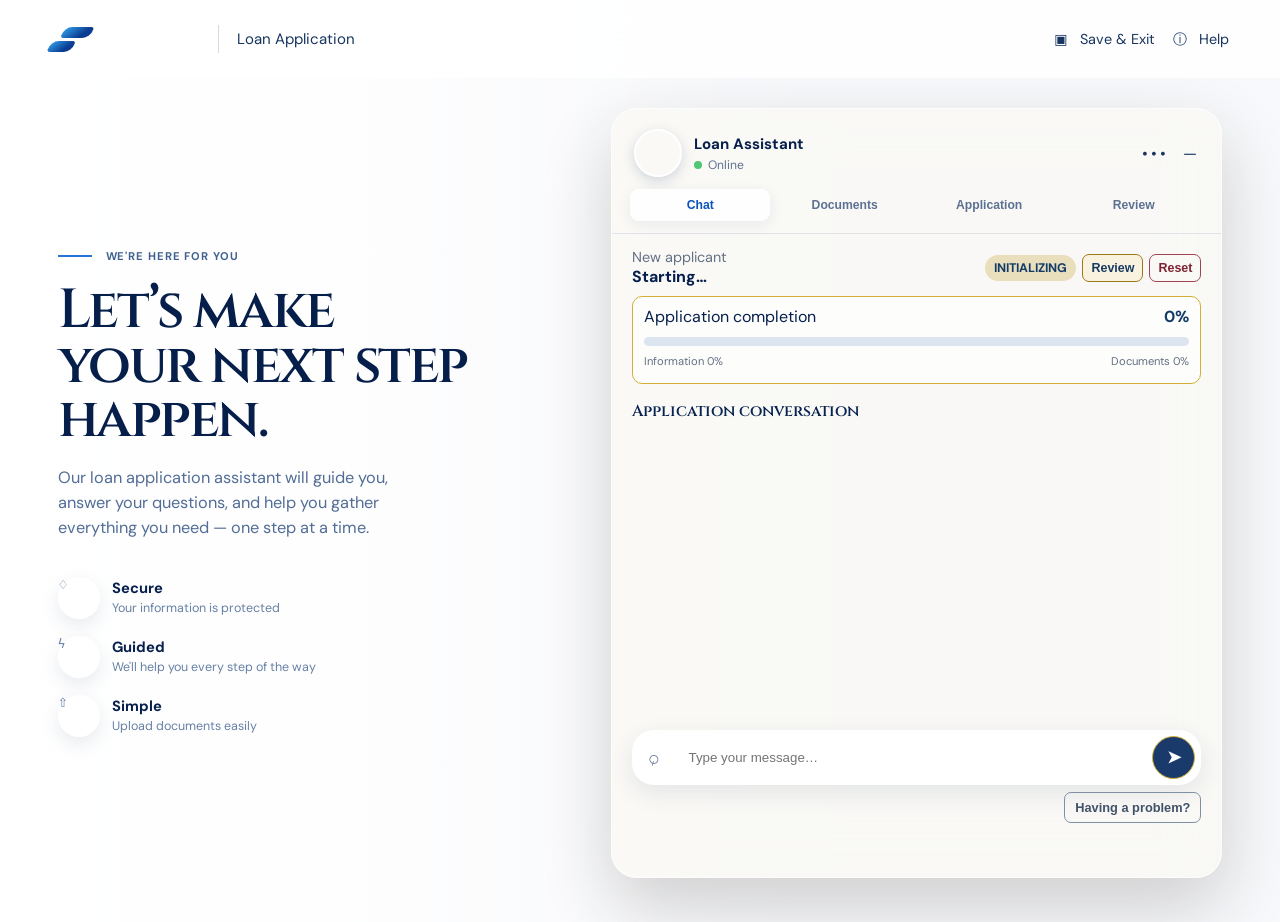
==== index.html @ 9602bee3 "Revamp responsive loan application experience" ====
<!doctype html>
<html lang="en">
<head>
  <meta charset="utf-8">
  <meta name="viewport" content="width=device-width, initial-scale=1">
  <title>Loan Application Assistant</title>
  <style>
    @import url('https://fonts.googleapis.com/css2?family=Cinzel:wght@600;700&family=DM+Sans:wght@400;500;600;700&display=swap');
    :root { color-scheme: light; font-family: 'DM Sans', system-ui, sans-serif; color: #172033; background: #081529; }
    * { box-sizing: border-box; }
    body { margin: 0; min-height: 100vh; background: radial-gradient(circle at 50% 0, #1a3a6b 0, #10294a 30%, #081529 75%); }
    header { background: rgba(8, 21, 41, .84); color: white; padding: 22px max(24px, calc((100% - 1180px) / 2)); border-top: 5px solid #d4af37; border-bottom: 1px solid rgba(212,175,55,.28); }
    header h1 { margin: 0 0 5px; color: #f0f4fa; font: 700 1.55rem 'Cinzel', serif; }
    header p { margin: 0; color: #a8bccf; }
    .header-inner { max-width: 1180px; margin: 0 auto; display: flex; align-items: center; justify-content: space-between; gap: 20px; }
    .back-link { color: #f0d878; border: 1px solid rgba(212,175,55,.55); padding: 9px 13px; text-decoration: none; font-size: .82rem; font-weight: 700; }
    main { max-width: 1180px; margin: 24px auto; padding: 0 20px 40px; display: grid; grid-template-columns: minmax(0, 1.15fr) minmax(380px, .85fr); gap: 20px; align-items: start; }
    .card { background: rgba(248,250,252,.98); border: 1px solid rgba(212,175,55,.35); border-radius: 12px; padding: 20px; box-shadow: 0 18px 45px rgba(0,0,0,.28); }
    .card h2, .card h3 { margin-top: 0; }
    .card h2 { color: #0c1f3d; font-family: 'Cinzel', serif; letter-spacing: -.015em; }
    .application-bar { display: flex; flex-wrap: wrap; align-items: center; justify-content: space-between; gap: 10px; margin-bottom: 16px; }
    .application-actions { display: flex; flex-wrap: wrap; align-items: center; justify-content: flex-end; gap: 9px; }
    .review-button { padding: 7px 10px; border-color: #9a7a16; background: #f8f2df; color: #173a64; font-size: .78rem; }
    .reset-button { padding: 7px 10px; border-color: #9f4450; background: transparent; color: #7e2432; font-size: .78rem; }
    .reset-button:hover:not(:disabled) { background: #8b2f3d; color: white; }
    .completion { margin: 0 0 18px; padding: 14px; border: 1px solid #d4af37; border-radius: 10px; background: linear-gradient(135deg, #faf7ec, #edf3f8); }
    .completion-head, .completion-meta { display: flex; justify-content: space-between; gap: 12px; align-items: center; }
    .completion-head strong { color: #123b68; }
    .completion-track { height: 9px; margin: 10px 0 8px; overflow: hidden; border-radius: 999px; background: #dce5ef; }
    .completion-fill { width: 0; height: 100%; border-radius: inherit; background: linear-gradient(90deg, #1a3a6b, #d4af37); transition: width .35s ease; }
    .completion-meta { color: #637083; font-size: .78rem; }
    .completion-guidance { margin: 9px 0 0; color: #405269; font-size: .82rem; }
    .muted { color: #637083; font-size: .9rem; }
    .badge { display: inline-block; padding: 5px 9px; border-radius: 999px; background: #e9dfbd; color: #123b68; font-weight: 700; font-size: .78rem; }
    #chat-window { height: 390px; overflow-y: auto; border: 1px solid #dce3ec; border-radius: 9px; padding: 14px; background: #f8fafc; }
    .message { max-width: 84%; margin: 9px 0; padding: 9px 12px; border-radius: 10px; white-space: pre-wrap; }
    .message.user { margin-left: auto; background: #1a3a6b; color: white; }
    .message.agent { background: #eee7d2; border-left: 3px solid #d4af37; }
    .row { display: flex; gap: 9px; margin-top: 12px; align-items: center; }
    .conversation-actions { display: flex; justify-content: flex-end; margin-top: 8px; }
    .problem-button { border-color: #8090a4; background: transparent; color: #405269; padding: 7px 10px; font-size: .8rem; }
    .quick-replies { display: flex; flex-wrap: wrap; gap: 8px; margin: 8px 0 14px; padding-left: 4px; }
    .quick-reply { border-radius: 999px; padding: 8px 12px; background: #f8f2df; color: #173a64; }
    input[type="text"] { flex: 1; min-width: 0; padding: 11px; border: 1px solid #bac5d3; border-radius: 7px; }
    button { border: 1px solid #d4af37; border-radius: 7px; padding: 10px 14px; background: #1a3a6b; color: white; cursor: pointer; font-weight: 650; transition: transform .18s, background .18s; }
    button:hover:not(:disabled) { background: #2c5f8a; transform: translateY(-1px); }
    button.secondary { background: #243f61; }
    button.success { background: #167347; }
    button.warning { background: #9a5c00; }
    button:disabled { opacity: .48; cursor: not-allowed; }
    .document { border-top: 1px solid #e3e8ef; padding: 14px 0; }
    .document:first-child { border-top: 0; }
    .document-head { display: flex; justify-content: space-between; gap: 10px; margin-bottom: 8px; }
    .document-controls { display: flex; flex-wrap: wrap; gap: 8px; }
    .document-feedback { display: block; margin-top: 8px; color: #52657b; font-size: .8rem; }
    .document-feedback.error { color: #a12424; }
    .document input { max-width: 230px; }
    .panel { margin-top: 18px; padding-top: 17px; border-top: 1px solid #dce3ec; }
    .documents-card { position: static; }
    .workflow-card { grid-column: 1 / -1; }
    .workflow-grid { display: grid; grid-template-columns: repeat(3, minmax(0, 1fr)); gap: 18px; }
    .workflow-grid .panel { margin-top: 0; padding: 16px; border: 1px solid #dce3ec; border-radius: 9px; }
    .operator { background: #f8f2df; border: 1px solid #d4af37; border-radius: 9px; padding: 13px; }
    .operator h3 { margin-bottom: 5px; }
    #notice { min-height: 22px; margin: 12px 0 0; font-size: .92rem; }
    #notice.error { color: #a12424; }
    #notice.success { color: #12663f; }
    dialog { width: min(760px, calc(100% - 32px)); max-height: min(82vh, 820px); padding: 0; border: 1px solid rgba(212,175,55,.65); border-radius: 13px; color: #172033; box-shadow: 0 24px 70px rgba(0,0,0,.42); }
    dialog::backdrop { background: rgba(5,15,30,.72); backdrop-filter: blur(2px); }
    .review-header { position: sticky; top: 0; z-index: 1; display: flex; align-items: flex-start; justify-content: space-between; gap: 18px; padding: 20px 22px 15px; background: #0c1f3d; color: white; border-bottom: 3px solid #d4af37; }
    .review-header h2 { margin: 0 0 3px; color: white; font: 700 1.25rem 'Cinzel', serif; }
    .review-header p { margin: 0; color: #b8c8d9; font-size: .82rem; }
    .dialog-close { flex: 0 0 auto; padding: 7px 10px; border-color: rgba(255,255,255,.45); background: transparent; }
    .review-content { max-height: calc(82vh - 84px); overflow-y: auto; padding: 20px 22px 24px; background: #f8fafc; }
    .review-summary { display: grid; grid-template-columns: repeat(3, minmax(0, 1fr)); gap: 10px; margin-bottom: 18px; }
    .review-stat { padding: 11px; border: 1px solid #dce3ec; border-radius: 9px; background: white; }
    .review-stat span { display: block; color: #637083; font-size: .72rem; text-transform: uppercase; letter-spacing: .04em; }
    .review-stat strong { display: block; margin-top: 3px; color: #123b68; }
    .review-section { margin-top: 18px; }
    .review-section h3 { margin: 0 0 8px; color: #0c1f3d; font-family: 'Cinzel', serif; font-size: 1rem; }
    .review-grid { display: grid; grid-template-columns: repeat(2, minmax(0, 1fr)); gap: 8px; }
    .review-field { min-width: 0; padding: 10px 11px; border: 1px solid #dce3ec; border-radius: 8px; background: white; }
    .review-field dt { margin: 0 0 3px; color: #637083; font-size: .72rem; }
    .review-field dd { margin: 0; overflow-wrap: anywhere; font-weight: 600; }
    .review-field.missing { border-color: #dfc46d; background: #fffaf0; }
    .review-field.missing dd { color: #8a6400; font-weight: 500; }
    .review-documents { display: grid; gap: 7px; }
    .review-document { display: flex; justify-content: space-between; gap: 12px; padding: 9px 11px; border: 1px solid #dce3ec; border-radius: 8px; background: white; }
    .status-dialog { width: min(560px, calc(100% - 32px)); }
    .status-dialog .review-content { max-height: min(62vh, 560px); }
    .status-message { margin: 0 0 14px; color: #405269; line-height: 1.5; }
    .status-list { margin: 0; padding-left: 22px; color: #243f61; }
    .status-list li { margin: 8px 0; padding-left: 3px; }
    .status-list li::marker { color: #b58c12; }
    .credit-fail-note { margin-top: 16px; padding: 11px 12px; border-left: 3px solid #d4af37; background: #f8f2df; color: #405269; font-size: .84rem; }
    .workflow-action { position: relative; display: inline-flex; }
    .workflow-action.credit-blocked::after { content: attr(data-tooltip); position: absolute; z-index: 4; left: 50%; bottom: calc(100% + 9px); width: 245px; padding: 8px 10px; border-radius: 7px; background: #081529; color: white; font-size: .74rem; font-weight: 500; line-height: 1.35; text-align: left; box-shadow: 0 7px 20px rgba(0,0,0,.25); opacity: 0; pointer-events: none; transform: translate(-50%, 4px); transition: opacity .15s, transform .15s; }
    .workflow-action.credit-blocked:hover::after, .workflow-action.credit-blocked:focus-within::after { opacity: 1; transform: translate(-50%, 0); }
    @media (max-width: 850px) {
      main { grid-template-columns: 1fr; }
      .workflow-card { grid-column: auto; }
      .workflow-grid { grid-template-columns: 1fr; }
      .review-grid { grid-template-columns: 1fr; }
      .review-summary { grid-template-columns: 1fr; }
    }

    /* FirstBank-inspired responsive application experience */
    body { min-height: 100vh; background: #f7f8fb; color: #071f4d; }
    .site-header { position: fixed; z-index: 20; inset: 0 0 auto; height: 78px; padding: 0 clamp(24px, 4vw, 64px); display: flex; align-items: center; justify-content: space-between; background: rgba(255,255,255,.82); border: 0; backdrop-filter: blur(18px); }
    .brand-lockup, .header-links { display: flex; align-items: center; gap: 18px; }
    .brand-mark { position: relative; width: 39px; height: 27px; transform: skew(-18deg); }
    .brand-mark::before, .brand-mark::after { content: ""; position: absolute; border-radius: 9px 3px 9px 3px; background: linear-gradient(135deg,#36a6f2,#0a3d91 68%); }
    .brand-mark::before { width: 30px; height: 11px; top: 1px; right: 0; }
    .brand-mark::after { width: 25px; height: 11px; bottom: 1px; left: 0; }
    .brand-name { font-size: 1.33rem; font-weight: 700; letter-spacing: -.03em; }
    .brand-divider { width: 1px; height: 28px; background: #d4dae4; }
    .brand-context { color: #17355f; font-size: .94rem; }
    .header-link { display: inline-flex; align-items: center; gap: 7px; color: #17355f; text-decoration: none; font-size: .9rem; }
    .experience { position: relative; min-height: 100vh; max-width: none; margin: 0; padding: 108px clamp(24px,4.5vw,74px) 44px; display: grid; grid-template-columns: minmax(340px,.82fr) minmax(480px,1.05fr); align-items: center; gap: clamp(34px,6vw,104px); overflow: hidden; background-image: linear-gradient(90deg,rgba(255,255,255,.97) 0%,rgba(255,255,255,.86) 26%,rgba(255,255,255,.08) 62%),url('/application/assets/loan-assistant-hero.png'); background-size: cover; background-position: center; }
    .hero-copy { position: relative; z-index: 2; max-width: 410px; align-self: center; padding: 20px 0; }
    .eyebrow { display: flex; align-items: center; gap: 14px; color: #41628f; font-size: .7rem; font-weight: 700; letter-spacing: .08em; text-transform: uppercase; }
    .eyebrow::before { content: ""; width: 34px; height: 2px; background: #2675dc; }
    .hero-copy h1 { margin: 20px 0 18px; color: #061e4a; font: 600 clamp(2.9rem,4.3vw,4.5rem)/.99 'Cinzel',serif; letter-spacing: -.045em; }
    .hero-copy > p { max-width: 350px; color: #526d96; font-size: 1.02rem; line-height: 1.55; }
    .benefits { display: grid; gap: 15px; margin-top: 34px; }
    .benefit { display: grid; grid-template-columns: 42px 1fr; align-items: center; gap: 12px; }
    .benefit-icon { display: grid; place-items: center; width: 42px; height: 42px; border-radius: 50%; color: #0b3d80; background: rgba(255,255,255,.88); box-shadow: 0 7px 18px rgba(27,59,102,.1); font-size: 1.2rem; }
    .benefit strong, .benefit span { display: block; }
    .benefit strong { font-size: .92rem; }
    .benefit span { margin-top: 2px; color: #6680a5; font-size: .78rem; }
    .assistant-shell { position: relative; z-index: 3; justify-self: end; width: min(100%,640px); height: min(785px,calc(100vh - 130px)); min-height: 600px; display: flex; flex-direction: column; overflow: hidden; border: 1px solid rgba(255,255,255,.68); border-radius: 26px; background: rgba(250,248,245,.74); box-shadow: 0 28px 70px rgba(41,37,29,.2); backdrop-filter: blur(25px); }
    .assistant-header { display: flex; align-items: center; justify-content: space-between; gap: 14px; padding: 20px 22px 12px; }
    .assistant-identity { display: flex; align-items: center; gap: 12px; }
    .assistant-avatar, .message.agent::before { background-image: url('/application/assets/loan-assistant-hero.png'); background-size: 250px auto; background-position: 57% 21%; }
    .assistant-avatar { width: 48px; height: 48px; flex: 0 0 auto; border: 2px solid white; border-radius: 50%; box-shadow: 0 4px 13px rgba(15,43,78,.18); }
    .assistant-title strong { display: block; font-size: .94rem; }
    .assistant-title span { display: flex; align-items: center; gap: 6px; margin-top: 3px; color: #5e7190; font-size: .76rem; }
    .online-dot { width: 8px; height: 8px; border-radius: 50%; background: #51c675; }
    .assistant-menu { color: #17355f; letter-spacing: .18em; }
    .workspace-tabs { display: flex; gap: 5px; padding: 0 18px 12px; border-bottom: 1px solid rgba(18,56,102,.1); }
    .tab-button { flex: 1; padding: 9px 7px; border: 0; border-radius: 9px; color: #5c7192; background: transparent; font-size: .76rem; }
    .tab-button:hover:not(:disabled) { transform: none; background: rgba(255,255,255,.55); }
    .tab-button.active { color: #0c54bc; background: rgba(255,255,255,.82); box-shadow: 0 4px 14px rgba(28,63,105,.08); }
    .tab-panel { display: none; min-height: 0; flex: 1; overflow-y: auto; padding: 14px 20px 20px; }
    .tab-panel.active { display: flex; flex-direction: column; }
    .application-bar { margin: 0 0 9px; }
    .application-actions { gap: 6px; }
    .review-button,.reset-button { padding: 6px 8px; }
    .completion { margin: 0 0 8px; padding: 9px 11px; background: rgba(255,255,255,.64); }
    .completion-meta,.completion-guidance { font-size: .7rem; }
    .completion-guidance { margin-top: 6px; }
    .conversation-heading { margin: 8px 0 3px; color: #092351; font: 600 1rem 'Cinzel',serif; }
    #chat-window { height: auto; min-height: 0; flex: 1; border: 0; padding: 8px 5px 16px; background: transparent; }
    .message { position: relative; max-width: 78%; margin: 13px 0; padding: 13px 15px; border-radius: 19px; line-height: 1.45; box-shadow: 0 6px 18px rgba(31,51,77,.06); }
    .message.agent { margin-left: 49px; background: rgba(255,255,255,.9); border: 0; }
    .message.agent::before { content: ""; position: absolute; left: -49px; top: 2px; width: 37px; height: 37px; border: 2px solid white; border-radius: 50%; }
    .message.user { margin-left: auto; color: #082354; background: #dceaff; }
    .composer { margin: 4px 0 0; padding: 6px; border-radius: 22px; background: rgba(255,255,255,.9); box-shadow: 0 8px 24px rgba(31,51,77,.1); }
    .composer::before { content: "⌕"; width: 30px; color: #607595; text-align: center; font-size: 1.2rem; transform: rotate(-30deg); }
    .composer input[type="text"] { border: 0; background: transparent; outline: 0; }
    .composer #send-btn { width: 43px; height: 43px; padding: 0; border-radius: 50%; font-size: 0; }
    .composer #send-btn::after { content: "➤"; font-size: 1.05rem; }
    .conversation-actions { margin-top: 7px; }
    .panel-title { margin: 4px 0 5px; color: #092351; font: 600 1.55rem 'Cinzel',serif; }
    .panel-intro { margin: 0 0 14px; color: #667c9e; font-size: .85rem; line-height: 1.45; }
    .documents-card,.workflow-card { position: static; padding: 0; border: 0; border-radius: 0; background: transparent; box-shadow: none; }
    #document-list { display: grid; gap: 10px; }
    .document { padding: 15px; border: 1px solid rgba(19,57,102,.08); border-radius: 16px; background: rgba(255,255,255,.86); box-shadow: 0 7px 22px rgba(30,59,94,.07); }
    .document:first-child { border-top: 1px solid rgba(19,57,102,.08); }
    .document-controls { align-items: center; }
    .document input { max-width: 100%; }
    .workflow-grid { display: grid; grid-template-columns: 1fr; gap: 11px; }
    .workflow-grid .panel { margin: 0; padding: 14px; border: 1px solid rgba(19,57,102,.09); border-radius: 14px; background: rgba(255,255,255,.8); }
    .operator { background: rgba(247,241,220,.88) !important; }
    .global-notice { min-height: 0; margin: 0 20px 8px; padding: 0; font-size: .8rem; }
    .mobile-nav { display: none; }
    .mobile-menu { display: none; }

    @media (max-width: 920px) {
      .site-header { position: absolute; height: 72px; padding: 0 22px; background: transparent; }
      .brand-divider,.brand-context,.header-links { display: none; }
      .mobile-menu { display: block; border: 0; padding: 4px; color: #0b376f; background: transparent; font-size: 1.5rem; }
      .experience { min-height: 100dvh; padding: 82px 18px 82px; display: block; overflow: visible; background-image: linear-gradient(180deg,rgba(255,255,255,.93) 0%,rgba(255,255,255,.36) 29%,rgba(246,241,233,.9) 63%,#f7f8fb 100%),url('/application/assets/loan-assistant-hero.png'); background-size: auto 720px; background-repeat: no-repeat; background-position: 55% 0; }
      .hero-copy { min-height: 430px; max-width: 100%; padding: 88px 22px 0; }
      .hero-copy .eyebrow,.benefits { display: none; }
      .hero-copy h1 { width: 72%; margin: 0 0 15px; font-size: clamp(2.2rem,10vw,3.15rem); }
      .hero-copy > p { width: 67%; margin: 0; font-size: .86rem; }
      .assistant-shell { width: 100%; height: auto; min-height: 590px; overflow: visible; border: 0; border-radius: 24px 24px 0 0; background: rgba(249,246,240,.88); box-shadow: 0 -8px 30px rgba(35,42,52,.08); backdrop-filter: blur(18px); }
      .assistant-header { padding: 17px 18px 8px; }
      .workspace-tabs { display: none; }
      .tab-panel { min-height: 570px; padding: 12px 15px 20px; overflow: visible; }
      .tab-panel:not(.active) { display: none; }
      .tab-panel.active { display: flex; }
      .application-bar,.completion,.conversation-heading { display: none; }
      #chat-window { min-height: 420px; overflow: visible; }
      .message { max-width: 79%; }
      .composer { position: sticky; bottom: 72px; z-index: 5; }
      .conversation-actions { padding-bottom: 4px; }
      .mobile-nav { position: fixed; z-index: 25; inset: auto 0 0; height: 70px; display: grid; grid-template-columns: repeat(4,1fr); padding: 7px 12px max(7px,env(safe-area-inset-bottom)); border-top: 1px solid #e2e7ee; background: rgba(255,255,255,.96); backdrop-filter: blur(16px); }
      .mobile-nav .tab-button { display: grid; justify-items: center; gap: 2px; padding: 4px; border-radius: 8px; font-size: .68rem; }
      .nav-icon { font-size: 1.17rem; line-height: 1; }
      .global-notice { margin: 0 15px 7px; }
    }

    @media (max-width: 520px) {
      .brand-name { font-size: 1.15rem; }
      .experience { padding-inline: 0; }
      .hero-copy { padding-inline: 28px; }
      .assistant-shell { border-radius: 22px 22px 0 0; }
      .assistant-title strong { font-size: .87rem; }
      .application-actions { justify-content: flex-start; }
      dialog { width: calc(100% - 20px); }
    }
  </style>
</head>
<body>
  <header class="site-header">
    <div class="brand-lockup">
      <span class="brand-mark" aria-hidden="true"></span>
      <span class="brand-name">FirstBank</span>
      <span class="brand-divider" aria-hidden="true"></span>
      <span class="brand-context">Loan Application</span>
    </div>
    <nav class="header-links" aria-label="Utility navigation">
      <a class="header-link" href="/">▣ &nbsp; Save &amp; Exit</a>
      <a class="header-link" href="#assistant-workspace">ⓘ &nbsp; Help</a>
    </nav>
    <span class="mobile-menu" aria-hidden="true">☰</span>
  </header>

  <main class="experience">
    <section class="hero-copy" aria-labelledby="hero-heading">
      <div class="eyebrow">We're here for you</div>
      <h1 id="hero-heading">Let’s make<br>your next step<br>happen.</h1>
      <p>Our loan application assistant will guide you, answer your questions, and help you gather everything you need — one step at a time.</p>
      <div class="benefits" aria-label="Service benefits">
        <div class="benefit"><span class="benefit-icon">♢</span><div><strong>Secure</strong><span>Your information is protected</span></div></div>
        <div class="benefit"><span class="benefit-icon">ϟ</span><div><strong>Guided</strong><span>We'll help you every step of the way</span></div></div>
        <div class="benefit"><span class="benefit-icon">⇧</span><div><strong>Simple</strong><span>Upload documents easily</span></div></div>
      </div>
    </section>

    <section id="assistant-workspace" class="assistant-shell" aria-label="Loan application workspace">
      <div class="assistant-header">
        <div class="assistant-identity"><span class="assistant-avatar" aria-hidden="true"></span><div class="assistant-title"><strong>Loan Assistant</strong><span><i class="online-dot"></i> Online</span></div></div>
        <span class="assistant-menu" aria-hidden="true">••• &nbsp;—</span>
      </div>
      <nav class="workspace-tabs" aria-label="Application sections">
        <button class="tab-button active" type="button" data-tab-target="chat-panel">Chat</button>
        <button class="tab-button" type="button" data-tab-target="documents-panel">Documents</button>
        <button class="tab-button" type="button" data-tab-target="application-panel">Application</button>
        <button class="tab-button review-tab" type="button">Review</button>
      </nav>

      <section id="chat-panel" class="tab-panel active">
        <div class="application-bar"><div><div class="muted" id="customer-name">New applicant</div><strong id="application-id">Starting…</strong></div><div class="application-actions"><span class="badge" id="application-status">INITIALIZING</span><button id="review-application-btn" class="review-button" type="button">Review</button><button id="reset-application-btn" class="reset-button" type="button">Reset</button></div></div>
        <div class="completion" aria-label="Application completion"><div class="completion-head"><span>Application completion</span><strong id="completion-value">0%</strong></div><div id="completion-track" class="completion-track" role="progressbar" aria-valuemin="0" aria-valuemax="100" aria-valuenow="0"><div id="completion-bar" class="completion-fill"></div></div><div class="completion-meta"><span id="information-progress">Information 0%</span><span id="documents-progress">Documents 0%</span></div><p id="completion-guidance" class="completion-guidance"></p></div>
        <h2 class="conversation-heading">Application conversation</h2>
        <div id="chat-window" aria-live="polite"></div>
        <div class="row composer"><input id="msg-input" type="text" placeholder="Type your message…" autocomplete="off"><button id="send-btn" type="button">Send</button></div>
        <div class="conversation-actions"><button id="problem-btn" class="problem-button" type="button">Having a problem?</button></div>
      </section>

      <section id="documents-panel" class="tab-panel documents-card">
        <h2 class="panel-title">Upload Your Documents</h2><p class="panel-intro">Upload each required document. You can take a photo, upload a file, or use a template where available.</p>
        <div class="row"><button id="start-documents-btn" class="secondary" type="button">Start document collection</button><button id="auto-documents-btn" class="warning" type="button">Create demo documents</button></div>
        <div id="document-list"></div>
      </section>

      <section id="application-panel" class="tab-panel workflow-card">
        <h2 class="panel-title">Application</h2><p class="panel-intro">Manage consent, the simulated credit evaluation, validation, and submission.</p>
        <div class="workflow-grid">
          <section class="panel"><h3>Credit bureau consent</h3><p class="muted">Consent must be explicitly provided by the applicant.</p><label><input id="consent-checkbox" type="checkbox"> I consent to the simulated credit check.</label><div class="row"><button id="save-consent-btn" type="button">Save consent</button></div></section>
          <section class="panel operator"><h3>Simulated Credit Bureau Evaluation</h3><p class="muted">PASS/FAIL records a simulated bureau result only. It does not approve or decline the loan.</p><div class="row"><button id="credit-pass-btn" class="success" type="button">Credit Check Pass</button><button id="credit-fail-btn" class="warning" type="button">Credit Check Failed</button></div></section>
          <section class="panel"><h3>Final application</h3><p class="muted">Validation checks workflow completeness; it performs no underwriting.</p><div class="row"><span id="validate-action" class="workflow-action" data-tooltip="A failed simulated credit check prevents validation and submission of this application."><button id="validate-btn" class="secondary" type="button">Validate Application</button></span><span id="submit-action" class="workflow-action" data-tooltip="A failed simulated credit check prevents submission of this application."><button id="submit-btn" class="success" type="button">Submit Application</button></span></div><div id="receipt" class="panel" hidden></div></section>
        </div>
      </section>
      <p id="notice" class="global-notice" aria-live="polite"></p>
    </section>
  </main>

  <nav class="mobile-nav" aria-label="Mobile application navigation">
    <button class="tab-button active" type="button" data-tab-target="chat-panel"><span class="nav-icon">◯</span>Chat</button>
    <button class="tab-button" type="button" data-tab-target="documents-panel"><span class="nav-icon">▤</span>Documents</button>
    <button class="tab-button" type="button" data-tab-target="application-panel"><span class="nav-icon">♙</span>Application</button>
    <button class="tab-button review-tab" type="button"><span class="nav-icon">☑</span>Review</button>
  </nav>

  <dialog id="review-dialog" aria-labelledby="review-title">
    <div class="review-header">
      <div>
        <h2 id="review-title">Application review</h2>
        <p>Review the information currently recorded for this application.</p>
      </div>
      <button id="close-review-btn" class="dialog-close" type="button" aria-label="Close application review">Close</button>
    </div>
    <div class="review-content">
      <div id="review-summary" class="review-summary"></div>
      <div id="review-fields"></div>
      <section class="review-section">
        <h3>Required documents</h3>
        <div id="review-documents" class="review-documents"></div>
      </section>
    </div>
  </dialog>

  <dialog id="status-dialog" class="status-dialog" aria-labelledby="status-dialog-title">
    <div class="review-header">
      <div>
        <h2 id="status-dialog-title">Application update</h2>
        <p id="status-dialog-subtitle">Please review the details below.</p>
      </div>
      <button id="close-status-dialog-btn" class="dialog-close" type="button" aria-label="Close message">Close</button>
    </div>
    <div class="review-content">
      <p id="status-dialog-message" class="status-message"></p>
      <ul id="status-dialog-items" class="status-list"></ul>
      <p id="status-dialog-note" class="credit-fail-note" hidden></p>
    </div>
  </dialog>

  <script src="/application/config.js"></script>
  <script src="/application/app.js"></script>
</body>
</html>
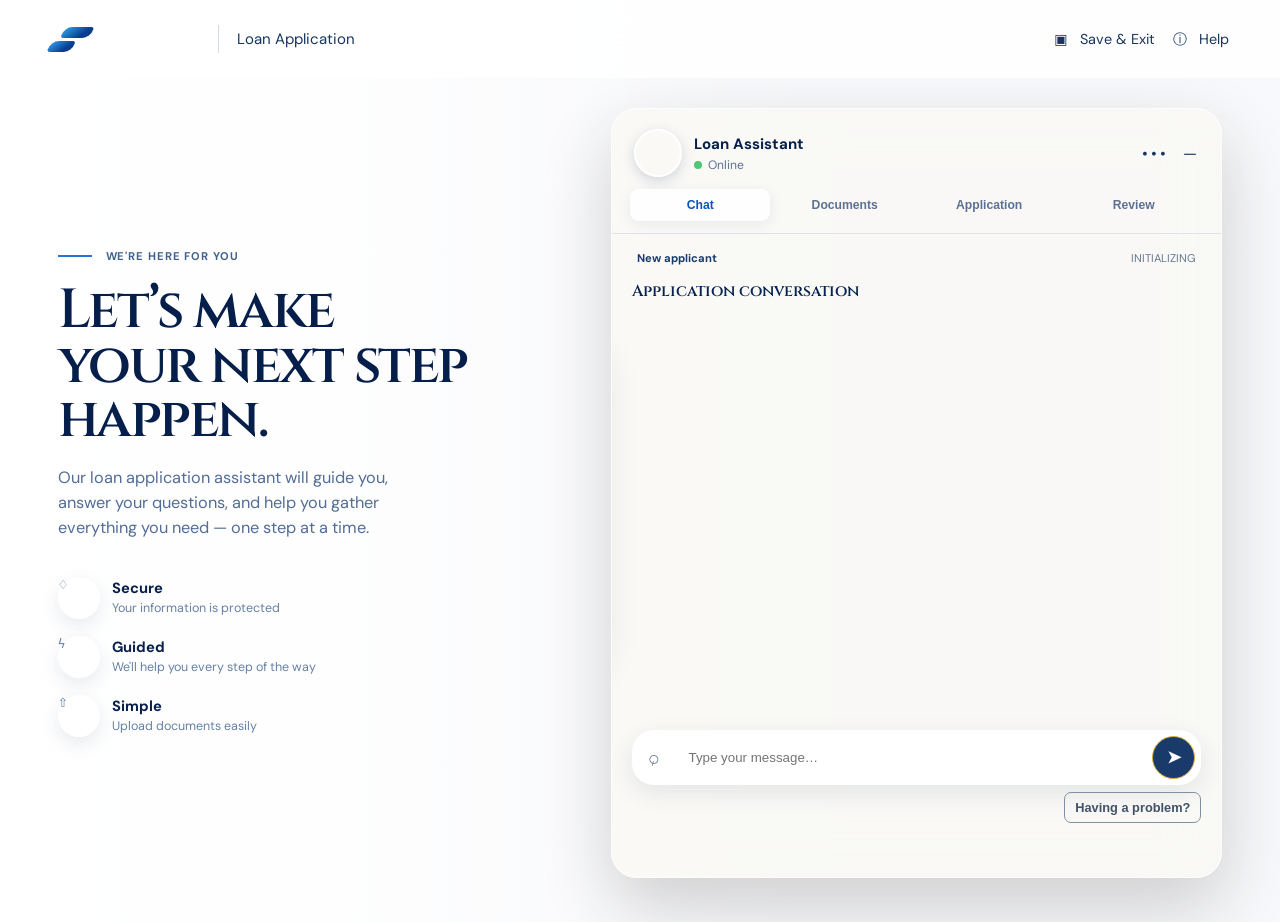
==== commit 7b9929a4: "Refine application progress and inactivity UX" ====
--- a/index.html
+++ b/index.html
@@ -18,18 +18,6 @@
     .card { background: rgba(248,250,252,.98); border: 1px solid rgba(212,175,55,.35); border-radius: 12px; padding: 20px; box-shadow: 0 18px 45px rgba(0,0,0,.28); }
     .card h2, .card h3 { margin-top: 0; }
     .card h2 { color: #0c1f3d; font-family: 'Cinzel', serif; letter-spacing: -.015em; }
-    .application-bar { display: flex; flex-wrap: wrap; align-items: center; justify-content: space-between; gap: 10px; margin-bottom: 16px; }
-    .application-actions { display: flex; flex-wrap: wrap; align-items: center; justify-content: flex-end; gap: 9px; }
-    .review-button { padding: 7px 10px; border-color: #9a7a16; background: #f8f2df; color: #173a64; font-size: .78rem; }
-    .reset-button { padding: 7px 10px; border-color: #9f4450; background: transparent; color: #7e2432; font-size: .78rem; }
-    .reset-button:hover:not(:disabled) { background: #8b2f3d; color: white; }
-    .completion { margin: 0 0 18px; padding: 14px; border: 1px solid #d4af37; border-radius: 10px; background: linear-gradient(135deg, #faf7ec, #edf3f8); }
-    .completion-head, .completion-meta { display: flex; justify-content: space-between; gap: 12px; align-items: center; }
-    .completion-head strong { color: #123b68; }
-    .completion-track { height: 9px; margin: 10px 0 8px; overflow: hidden; border-radius: 999px; background: #dce5ef; }
-    .completion-fill { width: 0; height: 100%; border-radius: inherit; background: linear-gradient(90deg, #1a3a6b, #d4af37); transition: width .35s ease; }
-    .completion-meta { color: #637083; font-size: .78rem; }
-    .completion-guidance { margin: 9px 0 0; color: #405269; font-size: .82rem; }
     .muted { color: #637083; font-size: .9rem; }
     .badge { display: inline-block; padding: 5px 9px; border-radius: 999px; background: #e9dfbd; color: #123b68; font-weight: 700; font-size: .78rem; }
     #chat-window { height: 390px; overflow-y: auto; border: 1px solid #dce3ec; border-radius: 9px; padding: 14px; background: #f8fafc; }
@@ -129,6 +117,15 @@
     .benefit strong { font-size: .92rem; }
     .benefit span { margin-top: 2px; color: #6680a5; font-size: .78rem; }
     .assistant-shell { position: relative; z-index: 3; justify-self: end; width: min(100%,640px); height: min(785px,calc(100vh - 130px)); min-height: 600px; display: flex; flex-direction: column; overflow: hidden; border: 1px solid rgba(255,255,255,.68); border-radius: 26px; background: rgba(250,248,245,.74); box-shadow: 0 28px 70px rgba(41,37,29,.2); backdrop-filter: blur(25px); }
+    .progress-rail { position: absolute; z-index: 4; top: 50%; left: -82px; width: 70px; transform: translateY(-50%); display: grid; gap: 0; padding: 15px 8px; border: 1px solid rgba(255,255,255,.72); border-radius: 24px; background: rgba(249,248,245,.76); box-shadow: 0 18px 40px rgba(18,42,75,.14); backdrop-filter: blur(18px); }
+    .progress-stage { position: relative; display: grid; justify-items: center; gap: 5px; min-height: 72px; color: #7183a0; text-align: center; font-size: .58rem; line-height: 1.15; }
+    .progress-stage:not(:last-child)::after { content: ""; position: absolute; top: 28px; bottom: -4px; left: 50%; width: 2px; transform: translateX(-50%); background: #d7dee8; }
+    .stage-dot { position: relative; z-index: 1; display: grid; place-items: center; width: 27px; height: 27px; border: 2px solid #c8d2e1; border-radius: 50%; background: #f8f9fb; color: #6c7f9c; font-size: .69rem; font-weight: 800; }
+    .progress-stage.complete { color: #174e91; }
+    .progress-stage.complete .stage-dot { border-color: #2874d4; color: white; background: #2874d4; }
+    .progress-stage.complete:not(:last-child)::after { background: #2874d4; }
+    .progress-stage.current { color: #082e65; font-weight: 700; }
+    .progress-stage.current .stage-dot { border-color: #c99716; color: #6e4e00; background: #fff4ce; box-shadow: 0 0 0 5px rgba(212,175,55,.14); }
     .assistant-header { display: flex; align-items: center; justify-content: space-between; gap: 14px; padding: 20px 22px 12px; }
     .assistant-identity { display: flex; align-items: center; gap: 12px; }
     .assistant-avatar, .message.agent::before { background-image: url('/application/assets/loan-assistant-hero.png'); background-size: 250px auto; background-position: 57% 21%; }
@@ -143,12 +140,8 @@
     .tab-button.active { color: #0c54bc; background: rgba(255,255,255,.82); box-shadow: 0 4px 14px rgba(28,63,105,.08); }
     .tab-panel { display: none; min-height: 0; flex: 1; overflow-y: auto; padding: 14px 20px 20px; }
     .tab-panel.active { display: flex; flex-direction: column; }
-    .application-bar { margin: 0 0 9px; }
-    .application-actions { gap: 6px; }
-    .review-button,.reset-button { padding: 6px 8px; }
-    .completion { margin: 0 0 8px; padding: 9px 11px; background: rgba(255,255,255,.64); }
-    .completion-meta,.completion-guidance { font-size: .7rem; }
-    .completion-guidance { margin-top: 6px; }
+    .chat-context { display: flex; align-items: center; justify-content: space-between; min-height: 24px; padding: 0 5px 5px; color: #657893; font-size: .7rem; }
+    .chat-context strong { color: #173a6a; font-weight: 700; }
     .conversation-heading { margin: 8px 0 3px; color: #092351; font: 600 1rem 'Cinzel',serif; }
     #chat-window { height: auto; min-height: 0; flex: 1; border: 0; padding: 8px 5px 16px; background: transparent; }
     .message { position: relative; max-width: 78%; margin: 13px 0; padding: 13px 15px; border-radius: 19px; line-height: 1.45; box-shadow: 0 6px 18px rgba(31,51,77,.06); }
@@ -174,6 +167,28 @@
     .operator { background: rgba(247,241,220,.88) !important; }
     .global-notice { min-height: 0; margin: 0 20px 8px; padding: 0; font-size: .8rem; }
     .mobile-nav { display: none; }
+    #review-dialog { width: min(840px,calc(100% - 36px)); overflow: hidden; border: 1px solid rgba(255,255,255,.82); border-radius: 26px; background: rgba(250,249,247,.94); box-shadow: 0 30px 90px rgba(5,28,63,.24); backdrop-filter: blur(28px); }
+    #review-dialog::backdrop { background: rgba(11,31,58,.42); backdrop-filter: blur(7px); }
+    #review-dialog .review-header { padding: 25px 28px 20px; color: #08285a; background: linear-gradient(135deg,rgba(255,255,255,.96),rgba(236,243,252,.9)); border-bottom: 1px solid rgba(16,64,123,.1); }
+    #review-dialog .review-header h2 { margin: 0 0 5px; font: 600 1.7rem 'Cinzel',serif; }
+    #review-dialog .review-header p { color: #637895; }
+    #review-dialog .dialog-close { border: 1px solid #b8c9df; border-radius: 999px; color: #174b8c; background: rgba(255,255,255,.85); }
+    #review-dialog .review-content { padding: 24px 28px 30px; background: linear-gradient(180deg,rgba(248,250,253,.72),rgba(255,252,246,.88)); }
+    #review-dialog .review-summary { gap: 12px; }
+    #review-dialog .review-stat { border: 1px solid rgba(28,82,148,.12); border-radius: 15px; background: rgba(255,255,255,.84); box-shadow: 0 8px 22px rgba(27,61,102,.06); }
+    #review-dialog .review-section { margin-top: 18px; padding: 18px; border: 1px solid rgba(30,75,132,.1); border-radius: 18px; background: rgba(255,255,255,.72); }
+    #review-dialog .review-section h3 { margin-top: 0; color: #0a3976; font-family: 'Cinzel',serif; }
+    #review-dialog .review-field,#review-dialog .review-document { border-color: rgba(32,79,137,.11); background: #f8fafc; }
+    #review-dialog .review-field.missing { border-color: rgba(201,151,22,.35); background: #fff9e9; }
+    .inactivity-dialog { width: min(480px,calc(100% - 32px)); overflow: hidden; border: 1px solid rgba(255,255,255,.82); border-radius: 24px; color: #092c60; background: rgba(252,250,246,.96); box-shadow: 0 28px 80px rgba(8,31,61,.25); backdrop-filter: blur(24px); }
+    .inactivity-dialog::backdrop { background: rgba(11,31,58,.38); backdrop-filter: blur(6px); }
+    .inactivity-body { padding: 30px; }
+    .inactivity-icon { display: grid; place-items: center; width: 48px; height: 48px; margin-bottom: 18px; border-radius: 50%; color: #0c55b8; background: #e9f2ff; font-size: 1.35rem; }
+    .inactivity-body h2 { margin: 0 0 10px; font: 600 1.55rem 'Cinzel',serif; }
+    .inactivity-body p { margin: 0; color: #5d7190; line-height: 1.55; }
+    .inactivity-countdown { margin-top: 12px !important; color: #8a6508 !important; font-weight: 700; }
+    .inactivity-actions { display: flex; justify-content: flex-end; margin-top: 24px; }
+    .inactivity-actions button { min-width: 130px; }
     .mobile-menu { display: none; }
 
     @media (max-width: 920px) {
@@ -186,12 +201,16 @@
       .hero-copy h1 { width: 72%; margin: 0 0 15px; font-size: clamp(2.2rem,10vw,3.15rem); }
       .hero-copy > p { width: 67%; margin: 0; font-size: .86rem; }
       .assistant-shell { width: 100%; height: auto; min-height: 590px; overflow: visible; border: 0; border-radius: 24px 24px 0 0; background: rgba(249,246,240,.88); box-shadow: 0 -8px 30px rgba(35,42,52,.08); backdrop-filter: blur(18px); }
+      .progress-rail { position: static; width: auto; transform: none; grid-template-columns: repeat(4,1fr); gap: 0; margin: 0 15px 4px; padding: 9px 6px 6px; border-radius: 15px; box-shadow: none; }
+      .progress-stage { min-height: 48px; font-size: .55rem; }
+      .progress-stage:not(:last-child)::after { top: 12px; right: -50%; bottom: auto; left: 50%; width: 100%; height: 2px; transform: none; }
+      .stage-dot { width: 24px; height: 24px; }
       .assistant-header { padding: 17px 18px 8px; }
       .workspace-tabs { display: none; }
       .tab-panel { min-height: 570px; padding: 12px 15px 20px; overflow: visible; }
       .tab-panel:not(.active) { display: none; }
       .tab-panel.active { display: flex; }
-      .application-bar,.completion,.conversation-heading { display: none; }
+      .application-bar,.completion,.conversation-heading,.chat-context { display: none; }
       #chat-window { min-height: 420px; overflow: visible; }
       .message { max-width: 79%; }
       .composer { position: sticky; bottom: 72px; z-index: 5; }
@@ -241,6 +260,12 @@
     </section>
 
     <section id="assistant-workspace" class="assistant-shell" aria-label="Loan application workspace">
+      <aside class="progress-rail" aria-label="Application progress">
+        <div id="stage-information" class="progress-stage current"><span class="stage-dot">1</span><span>Information</span></div>
+        <div id="stage-documents" class="progress-stage"><span class="stage-dot">2</span><span>Documents</span></div>
+        <div id="stage-credit" class="progress-stage"><span class="stage-dot">3</span><span>Credit check</span></div>
+        <div id="stage-submission" class="progress-stage"><span class="stage-dot">4</span><span>Submission</span></div>
+      </aside>
       <div class="assistant-header">
         <div class="assistant-identity"><span class="assistant-avatar" aria-hidden="true"></span><div class="assistant-title"><strong>Loan Assistant</strong><span><i class="online-dot"></i> Online</span></div></div>
         <span class="assistant-menu" aria-hidden="true">••• &nbsp;—</span>
@@ -253,8 +278,7 @@
       </nav>
 
       <section id="chat-panel" class="tab-panel active">
-        <div class="application-bar"><div><div class="muted" id="customer-name">New applicant</div><strong id="application-id">Starting…</strong></div><div class="application-actions"><span class="badge" id="application-status">INITIALIZING</span><button id="review-application-btn" class="review-button" type="button">Review</button><button id="reset-application-btn" class="reset-button" type="button">Reset</button></div></div>
-        <div class="completion" aria-label="Application completion"><div class="completion-head"><span>Application completion</span><strong id="completion-value">0%</strong></div><div id="completion-track" class="completion-track" role="progressbar" aria-valuemin="0" aria-valuemax="100" aria-valuenow="0"><div id="completion-bar" class="completion-fill"></div></div><div class="completion-meta"><span id="information-progress">Information 0%</span><span id="documents-progress">Documents 0%</span></div><p id="completion-guidance" class="completion-guidance"></p></div>
+        <div class="chat-context"><strong id="customer-name">New applicant</strong><span id="application-status">INITIALIZING</span><span id="application-id" hidden>Starting…</span></div>
         <h2 class="conversation-heading">Application conversation</h2>
         <div id="chat-window" aria-live="polite"></div>
         <div class="row composer"><input id="msg-input" type="text" placeholder="Type your message…" autocomplete="off"><button id="send-btn" type="button">Send</button></div>
@@ -319,6 +343,16 @@
     </div>
   </dialog>
 
+  <dialog id="inactivity-dialog" class="inactivity-dialog" aria-labelledby="inactivity-title">
+    <div class="inactivity-body">
+      <div class="inactivity-icon" aria-hidden="true">◷</div>
+      <h2 id="inactivity-title">A quick note before we begin</h2>
+      <p id="inactivity-message">For this shared demonstration, an application returns to its original state after five minutes without activity.</p>
+      <p id="inactivity-countdown" class="inactivity-countdown" hidden></p>
+      <div class="inactivity-actions"><button id="inactivity-action-btn" type="button">Continue</button></div>
+    </div>
+  </dialog>
+
   <script src="/application/config.js"></script>
   <script src="/application/app.js"></script>
 </body>
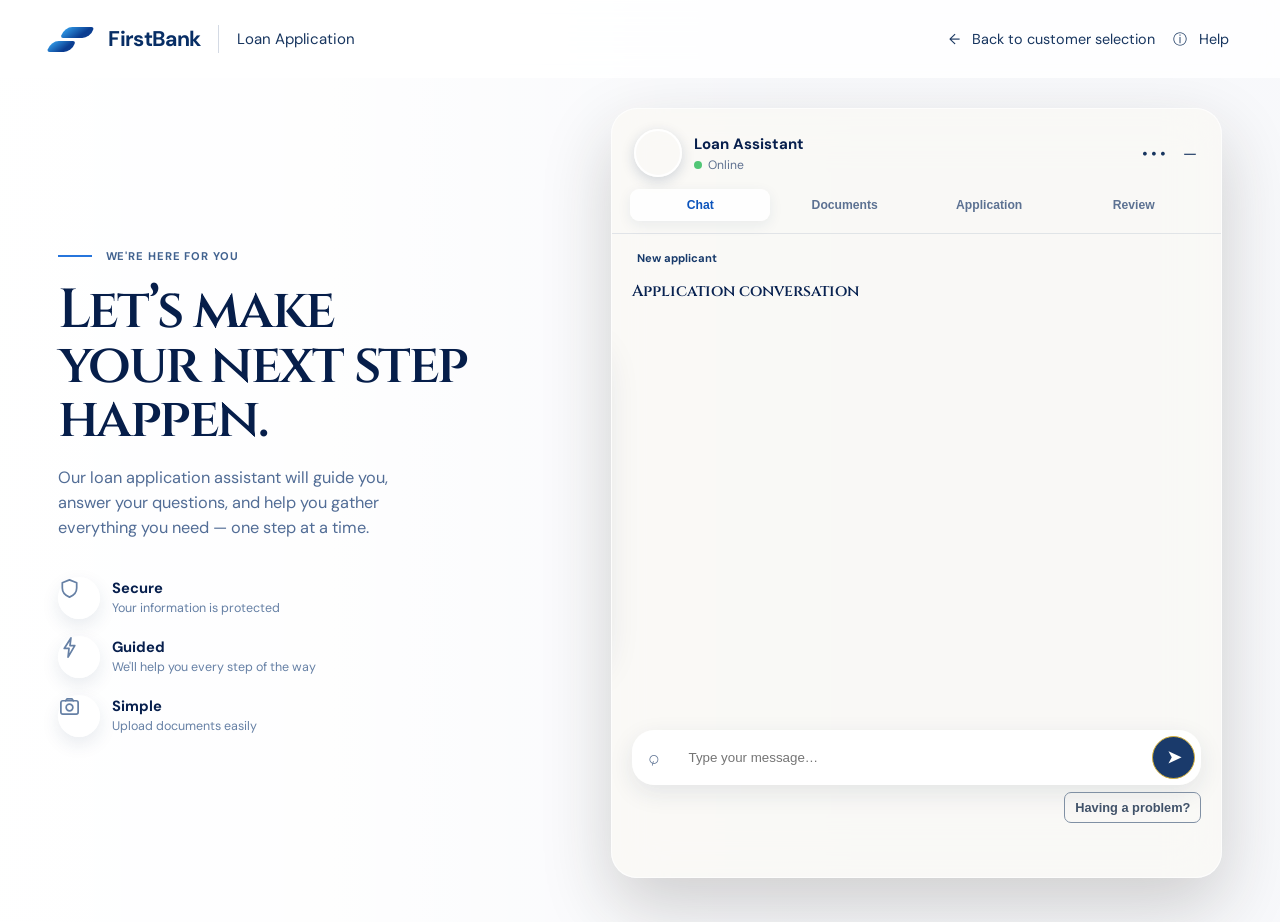
==== commit e5b6ba95: "Polish application header and workspace layout" ====
--- a/index.html
+++ b/index.html
@@ -100,7 +100,7 @@
     .brand-mark::before, .brand-mark::after { content: ""; position: absolute; border-radius: 9px 3px 9px 3px; background: linear-gradient(135deg,#36a6f2,#0a3d91 68%); }
     .brand-mark::before { width: 30px; height: 11px; top: 1px; right: 0; }
     .brand-mark::after { width: 25px; height: 11px; bottom: 1px; left: 0; }
-    .brand-name { font-size: 1.33rem; font-weight: 700; letter-spacing: -.03em; }
+    .brand-name { color: #082e65; font-size: 1.33rem; font-weight: 700; letter-spacing: -.03em; }
     .brand-divider { width: 1px; height: 28px; background: #d4dae4; }
     .brand-context { color: #17355f; font-size: .94rem; }
     .header-link { display: inline-flex; align-items: center; gap: 7px; color: #17355f; text-decoration: none; font-size: .9rem; }
@@ -112,7 +112,8 @@
     .hero-copy > p { max-width: 350px; color: #526d96; font-size: 1.02rem; line-height: 1.55; }
     .benefits { display: grid; gap: 15px; margin-top: 34px; }
     .benefit { display: grid; grid-template-columns: 42px 1fr; align-items: center; gap: 12px; }
-    .benefit-icon { display: grid; place-items: center; width: 42px; height: 42px; border-radius: 50%; color: #0b3d80; background: rgba(255,255,255,.88); box-shadow: 0 7px 18px rgba(27,59,102,.1); font-size: 1.2rem; }
+    .benefit-icon { display: grid; place-items: center; width: 42px; height: 42px; border-radius: 50%; color: #0b3d80; background: rgba(255,255,255,.9); box-shadow: 0 7px 18px rgba(27,59,102,.1); }
+    .benefit-icon svg { width: 23px; height: 23px; fill: none; stroke: currentColor; stroke-width: 1.8; stroke-linecap: round; stroke-linejoin: round; }
     .benefit strong, .benefit span { display: block; }
     .benefit strong { font-size: .92rem; }
     .benefit span { margin-top: 2px; color: #6680a5; font-size: .78rem; }
@@ -128,7 +129,7 @@
     .progress-stage.current .stage-dot { border-color: #c99716; color: #6e4e00; background: #fff4ce; box-shadow: 0 0 0 5px rgba(212,175,55,.14); }
     .assistant-header { display: flex; align-items: center; justify-content: space-between; gap: 14px; padding: 20px 22px 12px; }
     .assistant-identity { display: flex; align-items: center; gap: 12px; }
-    .assistant-avatar, .message.agent::before { background-image: url('/application/assets/loan-assistant-hero.png'); background-size: 250px auto; background-position: 57% 21%; }
+    .assistant-avatar, .message.agent::before { background-image: url('/application/assets/loan-assistant-hero.png'); background-size: 320% auto; background-position: 38% 22%; background-repeat: no-repeat; }
     .assistant-avatar { width: 48px; height: 48px; flex: 0 0 auto; border: 2px solid white; border-radius: 50%; box-shadow: 0 4px 13px rgba(15,43,78,.18); }
     .assistant-title strong { display: block; font-size: .94rem; }
     .assistant-title span { display: flex; align-items: center; gap: 6px; margin-top: 3px; color: #5e7190; font-size: .76rem; }
@@ -154,16 +155,24 @@
     .composer #send-btn { width: 43px; height: 43px; padding: 0; border-radius: 50%; font-size: 0; }
     .composer #send-btn::after { content: "➤"; font-size: 1.05rem; }
     .conversation-actions { margin-top: 7px; }
-    .panel-title { margin: 4px 0 5px; color: #092351; font: 600 1.55rem 'Cinzel',serif; }
-    .panel-intro { margin: 0 0 14px; color: #667c9e; font-size: .85rem; line-height: 1.45; }
+    .panel-title { margin: 2px 0 3px; color: #092351; font: 600 1.25rem 'Cinzel',serif; }
+    .panel-intro { margin: 0 0 9px; color: #667c9e; font-size: .76rem; line-height: 1.4; }
     .documents-card,.workflow-card { position: static; padding: 0; border: 0; border-radius: 0; background: transparent; box-shadow: none; }
-    #document-list { display: grid; gap: 10px; }
-    .document { padding: 15px; border: 1px solid rgba(19,57,102,.08); border-radius: 16px; background: rgba(255,255,255,.86); box-shadow: 0 7px 22px rgba(30,59,94,.07); }
+    #document-list { display: grid; gap: 7px; }
+    .document { padding: 10px 12px; border: 1px solid rgba(19,57,102,.08); border-radius: 13px; background: rgba(255,255,255,.86); box-shadow: 0 5px 16px rgba(30,59,94,.06); }
     .document:first-child { border-top: 1px solid rgba(19,57,102,.08); }
     .document-controls { align-items: center; }
     .document input { max-width: 100%; }
-    .workflow-grid { display: grid; grid-template-columns: 1fr; gap: 11px; }
-    .workflow-grid .panel { margin: 0; padding: 14px; border: 1px solid rgba(19,57,102,.09); border-radius: 14px; background: rgba(255,255,255,.8); }
+    .documents-card .row { margin-top: 7px; }
+    .documents-card button,.workflow-card button { padding: 8px 10px; font-size: .75rem; }
+    .document-head { margin-bottom: 5px; font-size: .82rem; }
+    .document-feedback { margin-top: 5px; font-size: .72rem; }
+    .workflow-grid { display: grid; grid-template-columns: 1fr; gap: 7px; }
+    .workflow-grid .panel { margin: 0; padding: 10px 12px; border: 1px solid rgba(19,57,102,.09); border-radius: 12px; background: rgba(255,255,255,.8); }
+    .workflow-grid h3 { margin: 0 0 3px; font-size: .92rem; }
+    .workflow-grid .muted { margin: 0 0 6px; font-size: .75rem; line-height: 1.35; }
+    .workflow-grid label { font-size: .77rem; }
+    .workflow-grid .row { margin-top: 7px; }
     .operator { background: rgba(247,241,220,.88) !important; }
     .global-notice { min-height: 0; margin: 0 20px 8px; padding: 0; font-size: .8rem; }
     .mobile-nav { display: none; }
@@ -241,7 +250,7 @@
       <span class="brand-context">Loan Application</span>
     </div>
     <nav class="header-links" aria-label="Utility navigation">
-      <a class="header-link" href="/">▣ &nbsp; Save &amp; Exit</a>
+      <a class="header-link" href="/" aria-label="Back to customer selection">← &nbsp; Back to customer selection</a>
       <a class="header-link" href="#assistant-workspace">ⓘ &nbsp; Help</a>
     </nav>
     <span class="mobile-menu" aria-hidden="true">☰</span>
@@ -253,9 +262,9 @@
       <h1 id="hero-heading">Let’s make<br>your next step<br>happen.</h1>
       <p>Our loan application assistant will guide you, answer your questions, and help you gather everything you need — one step at a time.</p>
       <div class="benefits" aria-label="Service benefits">
-        <div class="benefit"><span class="benefit-icon">♢</span><div><strong>Secure</strong><span>Your information is protected</span></div></div>
-        <div class="benefit"><span class="benefit-icon">ϟ</span><div><strong>Guided</strong><span>We'll help you every step of the way</span></div></div>
-        <div class="benefit"><span class="benefit-icon">⇧</span><div><strong>Simple</strong><span>Upload documents easily</span></div></div>
+        <div class="benefit"><span class="benefit-icon" aria-hidden="true"><svg viewBox="0 0 24 24"><path d="M12 3 4.5 6v5.4c0 4.5 3.1 7.8 7.5 9.6 4.4-1.8 7.5-5.1 7.5-9.6V6L12 3Z"/></svg></span><div><strong>Secure</strong><span>Your information is protected</span></div></div>
+        <div class="benefit"><span class="benefit-icon" aria-hidden="true"><svg viewBox="0 0 24 24"><path d="m13.5 2-7 11h5l-1 9 7-12h-5l1-8Z"/></svg></span><div><strong>Guided</strong><span>We'll help you every step of the way</span></div></div>
+        <div class="benefit"><span class="benefit-icon" aria-hidden="true"><svg viewBox="0 0 24 24"><rect x="3" y="6" width="18" height="14" rx="2"/><path d="m8 6 1.5-2h5L16 6M8.5 13a3.5 3.5 0 1 0 7 0 3.5 3.5 0 0 0-7 0Z"/></svg></span><div><strong>Simple</strong><span>Upload documents easily</span></div></div>
       </div>
     </section>
 
@@ -278,7 +287,7 @@
       </nav>
 
       <section id="chat-panel" class="tab-panel active">
-        <div class="chat-context"><strong id="customer-name">New applicant</strong><span id="application-status">INITIALIZING</span><span id="application-id" hidden>Starting…</span></div>
+        <div class="chat-context"><strong id="customer-name">New applicant</strong><span id="application-id" hidden>Starting…</span></div>
         <h2 class="conversation-heading">Application conversation</h2>
         <div id="chat-window" aria-live="polite"></div>
         <div class="row composer"><input id="msg-input" type="text" placeholder="Type your message…" autocomplete="off"><button id="send-btn" type="button">Send</button></div>
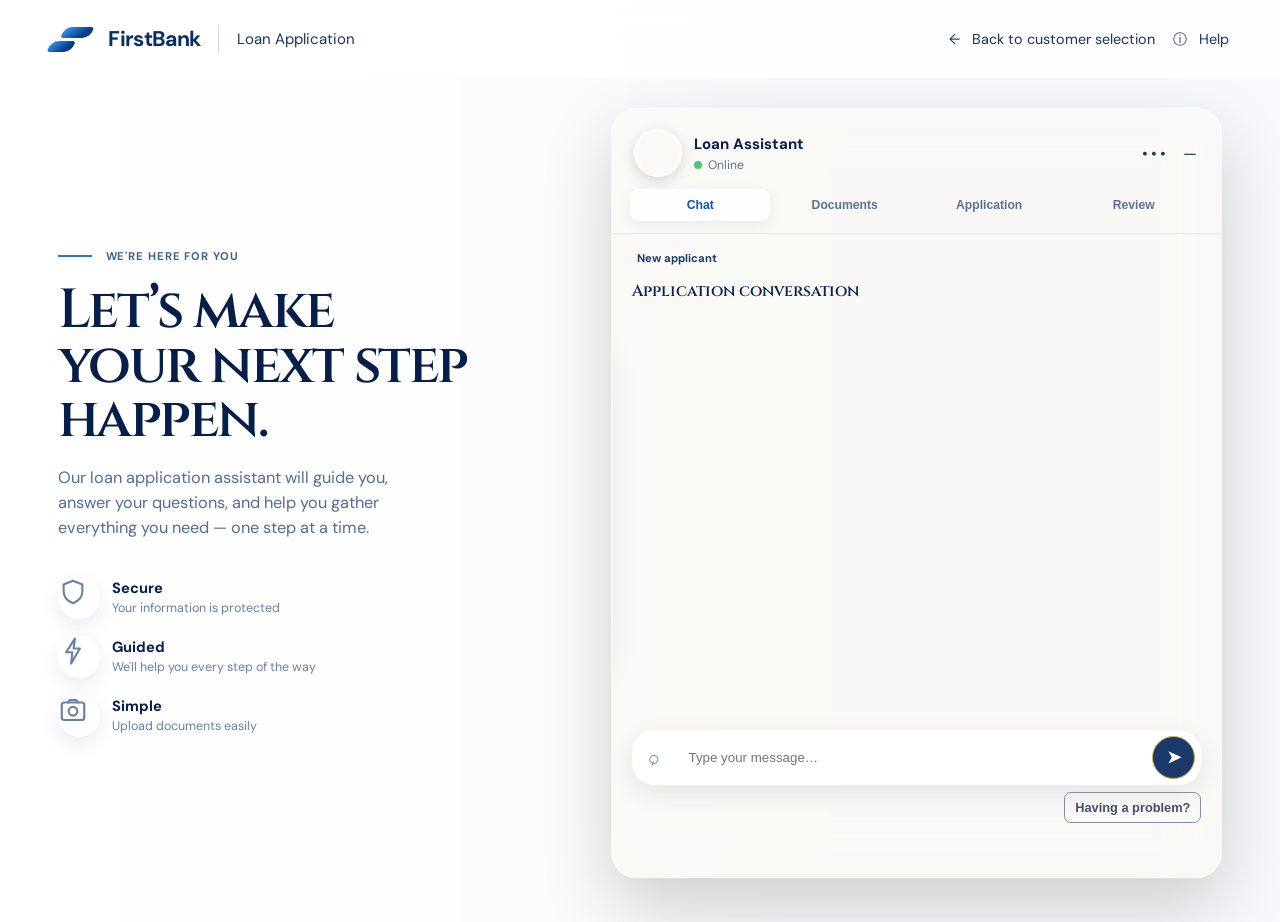
==== commit 1c04915d: "Improve mobile document capture workflow" ====
--- a/index.html
+++ b/index.html
@@ -113,7 +113,7 @@
     .benefits { display: grid; gap: 15px; margin-top: 34px; }
     .benefit { display: grid; grid-template-columns: 42px 1fr; align-items: center; gap: 12px; }
     .benefit-icon { display: grid; place-items: center; width: 42px; height: 42px; border-radius: 50%; color: #0b3d80; background: rgba(255,255,255,.9); box-shadow: 0 7px 18px rgba(27,59,102,.1); }
-    .benefit-icon svg { width: 23px; height: 23px; fill: none; stroke: currentColor; stroke-width: 1.8; stroke-linecap: round; stroke-linejoin: round; }
+    .benefit-icon svg { width: 30px; height: 30px; fill: none; stroke: currentColor; stroke-width: 1.7; stroke-linecap: round; stroke-linejoin: round; }
     .benefit strong, .benefit span { display: block; }
     .benefit strong { font-size: .92rem; }
     .benefit span { margin-top: 2px; color: #6680a5; font-size: .78rem; }
@@ -162,6 +162,9 @@
     .document { padding: 10px 12px; border: 1px solid rgba(19,57,102,.08); border-radius: 13px; background: rgba(255,255,255,.86); box-shadow: 0 5px 16px rgba(30,59,94,.06); }
     .document:first-child { border-top: 1px solid rgba(19,57,102,.08); }
     .document-controls { align-items: center; }
+    .camera-input { position: absolute; width: 1px; height: 1px; overflow: hidden; opacity: 0; pointer-events: none; }
+    .camera-option { display: none; align-items: center; gap: 6px; }
+    .camera-option svg { width: 17px; height: 17px; fill: none; stroke: currentColor; stroke-width: 1.8; stroke-linecap: round; stroke-linejoin: round; }
     .document input { max-width: 100%; }
     .documents-card .row { margin-top: 7px; }
     .documents-card button,.workflow-card button { padding: 8px 10px; font-size: .75rem; }
@@ -198,12 +201,12 @@
     .inactivity-countdown { margin-top: 12px !important; color: #8a6508 !important; font-weight: 700; }
     .inactivity-actions { display: flex; justify-content: flex-end; margin-top: 24px; }
     .inactivity-actions button { min-width: 130px; }
-    .mobile-menu { display: none; }
+    .mobile-back { display: none; }
 
     @media (max-width: 920px) {
       .site-header { position: absolute; height: 72px; padding: 0 22px; background: transparent; }
       .brand-divider,.brand-context,.header-links { display: none; }
-      .mobile-menu { display: block; border: 0; padding: 4px; color: #0b376f; background: transparent; font-size: 1.5rem; }
+      .mobile-back { display: inline-flex; align-items: center; gap: 6px; padding: 7px 9px; border-radius: 999px; color: #0b376f; background: rgba(255,255,255,.72); text-decoration: none; font-size: .75rem; font-weight: 700; box-shadow: 0 5px 14px rgba(15,56,105,.08); }
       .experience { min-height: 100dvh; padding: 82px 18px 82px; display: block; overflow: visible; background-image: linear-gradient(180deg,rgba(255,255,255,.93) 0%,rgba(255,255,255,.36) 29%,rgba(246,241,233,.9) 63%,#f7f8fb 100%),url('/application/assets/loan-assistant-hero.png'); background-size: auto 720px; background-repeat: no-repeat; background-position: 55% 0; }
       .hero-copy { min-height: 430px; max-width: 100%; padding: 88px 22px 0; }
       .hero-copy .eyebrow,.benefits { display: none; }
@@ -224,6 +227,7 @@
       .message { max-width: 79%; }
       .composer { position: sticky; bottom: 72px; z-index: 5; }
       .conversation-actions { padding-bottom: 4px; }
+      .camera-option { display: inline-flex; }
       .mobile-nav { position: fixed; z-index: 25; inset: auto 0 0; height: 70px; display: grid; grid-template-columns: repeat(4,1fr); padding: 7px 12px max(7px,env(safe-area-inset-bottom)); border-top: 1px solid #e2e7ee; background: rgba(255,255,255,.96); backdrop-filter: blur(16px); }
       .mobile-nav .tab-button { display: grid; justify-items: center; gap: 2px; padding: 4px; border-radius: 8px; font-size: .68rem; }
       .nav-icon { font-size: 1.17rem; line-height: 1; }
@@ -253,7 +257,7 @@
       <a class="header-link" href="/" aria-label="Back to customer selection">← &nbsp; Back to customer selection</a>
       <a class="header-link" href="#assistant-workspace">ⓘ &nbsp; Help</a>
     </nav>
-    <span class="mobile-menu" aria-hidden="true">☰</span>
+    <a class="mobile-back" href="/" aria-label="Back to customer selection">← <span>Customers</span></a>
   </header>
 
   <main class="experience">
@@ -296,7 +300,7 @@
 
       <section id="documents-panel" class="tab-panel documents-card">
         <h2 class="panel-title">Upload Your Documents</h2><p class="panel-intro">Upload each required document. You can take a photo, upload a file, or use a template where available.</p>
-        <div class="row"><button id="start-documents-btn" class="secondary" type="button">Start document collection</button><button id="auto-documents-btn" class="warning" type="button">Create demo documents</button></div>
+        <div class="row"><button id="auto-documents-btn" class="warning" type="button">Create demo documents</button></div>
         <div id="document-list"></div>
       </section>
 
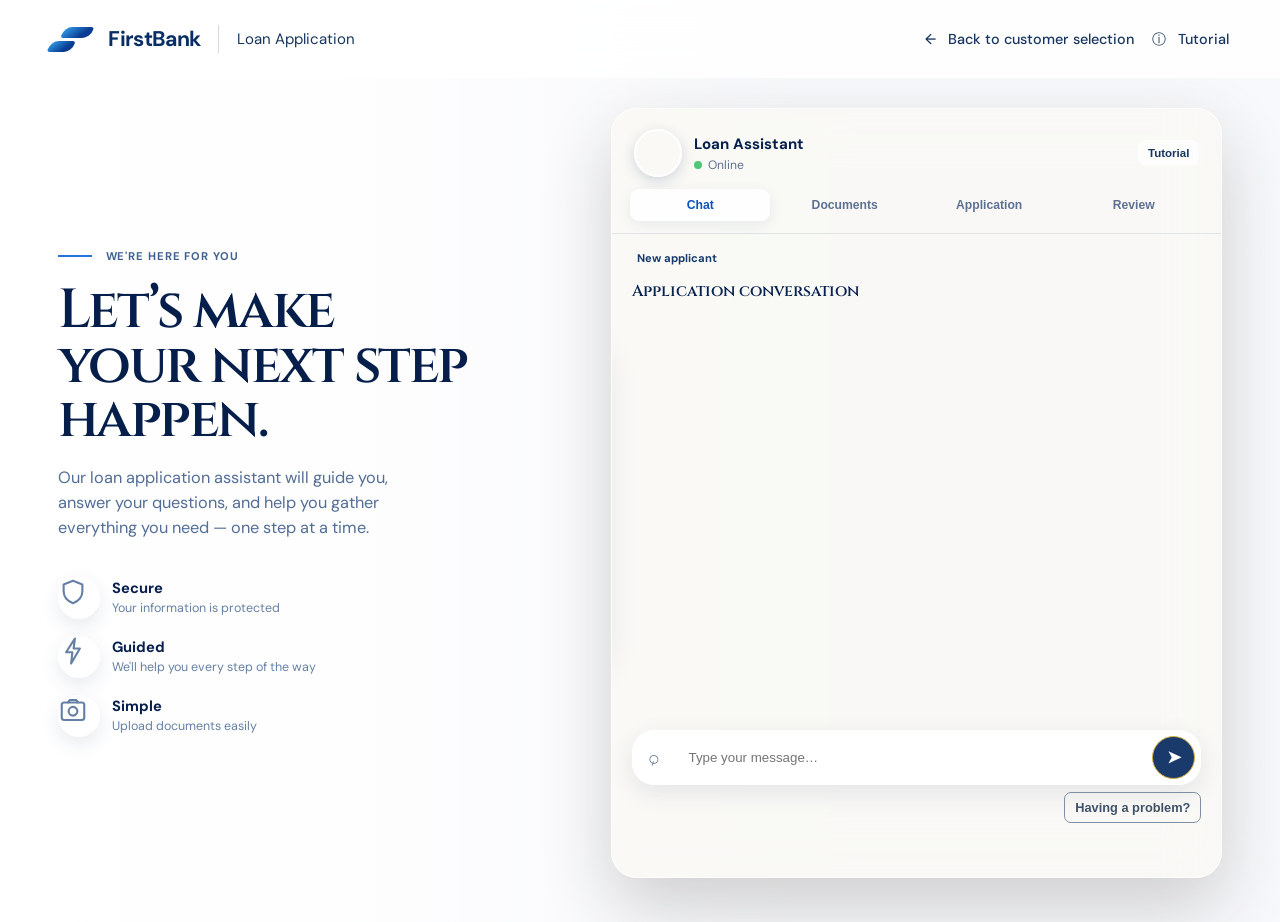
==== commit d8c999ba: "Add guided tutorial and workflow confirmations" ====
--- a/index.html
+++ b/index.html
@@ -103,7 +103,8 @@
     .brand-name { color: #082e65; font-size: 1.33rem; font-weight: 700; letter-spacing: -.03em; }
     .brand-divider { width: 1px; height: 28px; background: #d4dae4; }
     .brand-context { color: #17355f; font-size: .94rem; }
-    .header-link { display: inline-flex; align-items: center; gap: 7px; color: #17355f; text-decoration: none; font-size: .9rem; }
+    .header-link { display: inline-flex; align-items: center; gap: 7px; padding: 0; border: 0; color: #17355f; background: transparent; text-decoration: none; font: 500 .9rem 'DM Sans',sans-serif; }
+    .header-link:hover:not(:disabled) { color: #0c55b8; background: transparent; transform: none; }
     .experience { position: relative; min-height: 100vh; max-width: none; margin: 0; padding: 108px clamp(24px,4.5vw,74px) 44px; display: grid; grid-template-columns: minmax(340px,.82fr) minmax(480px,1.05fr); align-items: center; gap: clamp(34px,6vw,104px); overflow: hidden; background-image: linear-gradient(90deg,rgba(255,255,255,.97) 0%,rgba(255,255,255,.86) 26%,rgba(255,255,255,.08) 62%),url('/application/assets/loan-assistant-hero.png'); background-size: cover; background-position: center; }
     .hero-copy { position: relative; z-index: 2; max-width: 410px; align-self: center; padding: 20px 0; }
     .eyebrow { display: flex; align-items: center; gap: 14px; color: #41628f; font-size: .7rem; font-weight: 700; letter-spacing: .08em; text-transform: uppercase; }
@@ -112,8 +113,8 @@
     .hero-copy > p { max-width: 350px; color: #526d96; font-size: 1.02rem; line-height: 1.55; }
     .benefits { display: grid; gap: 15px; margin-top: 34px; }
     .benefit { display: grid; grid-template-columns: 42px 1fr; align-items: center; gap: 12px; }
-    .benefit-icon { display: grid; place-items: center; width: 42px; height: 42px; border-radius: 50%; color: #0b3d80; background: rgba(255,255,255,.9); box-shadow: 0 7px 18px rgba(27,59,102,.1); }
-    .benefit-icon svg { width: 30px; height: 30px; fill: none; stroke: currentColor; stroke-width: 1.7; stroke-linecap: round; stroke-linejoin: round; }
+    .benefit-icon { display: flex; align-items: center; justify-content: center; width: 42px; height: 42px; border-radius: 50%; color: #0b3d80; background: rgba(255,255,255,.9); box-shadow: 0 7px 18px rgba(27,59,102,.1); }
+    .benefit-icon svg { display: block; width: 30px; height: 30px; fill: none; stroke: currentColor; stroke-width: 1.7; stroke-linecap: round; stroke-linejoin: round; }
     .benefit strong, .benefit span { display: block; }
     .benefit strong { font-size: .92rem; }
     .benefit span { margin-top: 2px; color: #6680a5; font-size: .78rem; }
@@ -134,7 +135,8 @@
     .assistant-title strong { display: block; font-size: .94rem; }
     .assistant-title span { display: flex; align-items: center; gap: 6px; margin-top: 3px; color: #5e7190; font-size: .76rem; }
     .online-dot { width: 8px; height: 8px; border-radius: 50%; background: #51c675; }
-    .assistant-menu { color: #17355f; letter-spacing: .18em; }
+    .assistant-menu { padding: 7px 10px; border: 0; color: #17355f; background: rgba(255,255,255,.58); font-size: .72rem; }
+    .assistant-menu:hover:not(:disabled) { color: #0c55b8; background: white; transform: none; }
     .workspace-tabs { display: flex; gap: 5px; padding: 0 18px 12px; border-bottom: 1px solid rgba(18,56,102,.1); }
     .tab-button { flex: 1; padding: 9px 7px; border: 0; border-radius: 9px; color: #5c7192; background: transparent; font-size: .76rem; }
     .tab-button:hover:not(:disabled) { transform: none; background: rgba(255,255,255,.55); }
@@ -157,7 +159,7 @@
     .conversation-actions { margin-top: 7px; }
     .panel-title { margin: 2px 0 3px; color: #092351; font: 600 1.25rem 'Cinzel',serif; }
     .panel-intro { margin: 0 0 9px; color: #667c9e; font-size: .76rem; line-height: 1.4; }
-    .documents-card,.workflow-card { position: static; padding: 0; border: 0; border-radius: 0; background: transparent; box-shadow: none; }
+    .documents-card,.workflow-card { position: static; width: min(100%,500px); margin-inline: auto; padding: 0; border: 0; border-radius: 0; background: transparent; box-shadow: none; }
     #document-list { display: grid; gap: 7px; }
     .document { padding: 10px 12px; border: 1px solid rgba(19,57,102,.08); border-radius: 13px; background: rgba(255,255,255,.86); box-shadow: 0 5px 16px rgba(30,59,94,.06); }
     .document:first-child { border-top: 1px solid rgba(19,57,102,.08); }
@@ -182,7 +184,7 @@
     #review-dialog { width: min(840px,calc(100% - 36px)); overflow: hidden; border: 1px solid rgba(255,255,255,.82); border-radius: 26px; background: rgba(250,249,247,.94); box-shadow: 0 30px 90px rgba(5,28,63,.24); backdrop-filter: blur(28px); }
     #review-dialog::backdrop { background: rgba(11,31,58,.42); backdrop-filter: blur(7px); }
     #review-dialog .review-header { padding: 25px 28px 20px; color: #08285a; background: linear-gradient(135deg,rgba(255,255,255,.96),rgba(236,243,252,.9)); border-bottom: 1px solid rgba(16,64,123,.1); }
-    #review-dialog .review-header h2 { margin: 0 0 5px; font: 600 1.7rem 'Cinzel',serif; }
+    #review-dialog .review-header h2 { margin: 0 0 5px; color: #08285a; font: 600 1.7rem 'Cinzel',serif; }
     #review-dialog .review-header p { color: #637895; }
     #review-dialog .dialog-close { border: 1px solid #b8c9df; border-radius: 999px; color: #174b8c; background: rgba(255,255,255,.85); }
     #review-dialog .review-content { padding: 24px 28px 30px; background: linear-gradient(180deg,rgba(248,250,253,.72),rgba(255,252,246,.88)); }
@@ -202,6 +204,17 @@
     .inactivity-actions { display: flex; justify-content: flex-end; margin-top: 24px; }
     .inactivity-actions button { min-width: 130px; }
     .mobile-back { display: none; }
+    .tutorial-overlay { position: fixed; z-index: 60; inset: 0; background: transparent; }
+    .tutorial-overlay[hidden] { display: none; }
+    .tutorial-highlight { position: fixed; z-index: 61; border: 3px solid #3b86e8; border-radius: 14px; box-shadow: 0 0 0 9999px rgba(5,24,51,.64),0 10px 30px rgba(0,0,0,.25); pointer-events: none; transition: inset .2s,width .2s,height .2s; }
+    .tutorial-card { position: fixed; z-index: 63; width: min(360px,calc(100vw - 28px)); padding: 20px; border: 1px solid rgba(255,255,255,.86); border-radius: 19px; color: #0a2d60; background: rgba(253,251,247,.98); box-shadow: 0 24px 70px rgba(2,19,43,.32); }
+    .tutorial-step { margin: 0 0 7px; color: #6a7d99; font-size: .7rem; font-weight: 700; letter-spacing: .07em; text-transform: uppercase; }
+    .tutorial-card h2 { margin: 0 0 8px; color: #082e65; font: 600 1.25rem 'Cinzel',serif; }
+    .tutorial-card p { margin: 0; color: #536b8d; font-size: .86rem; line-height: 1.5; }
+    .tutorial-actions { display: flex; align-items: center; gap: 8px; margin-top: 18px; }
+    .tutorial-actions button { padding: 8px 12px; font-size: .76rem; }
+    .tutorial-skip { margin-right: auto; border-color: transparent; color: #5f7190; background: transparent; }
+    .tutorial-back { border-color: #b8c8dc; color: #234a7c; background: white; }
 
     @media (max-width: 920px) {
       .site-header { position: absolute; height: 72px; padding: 0 22px; background: transparent; }
@@ -213,6 +226,7 @@
       .hero-copy h1 { width: 72%; margin: 0 0 15px; font-size: clamp(2.2rem,10vw,3.15rem); }
       .hero-copy > p { width: 67%; margin: 0; font-size: .86rem; }
       .assistant-shell { width: 100%; height: auto; min-height: 590px; overflow: visible; border: 0; border-radius: 24px 24px 0 0; background: rgba(249,246,240,.88); box-shadow: 0 -8px 30px rgba(35,42,52,.08); backdrop-filter: blur(18px); }
+      .documents-card,.workflow-card { width: 100%; }
       .progress-rail { position: static; width: auto; transform: none; grid-template-columns: repeat(4,1fr); gap: 0; margin: 0 15px 4px; padding: 9px 6px 6px; border-radius: 15px; box-shadow: none; }
       .progress-stage { min-height: 48px; font-size: .55rem; }
       .progress-stage:not(:last-child)::after { top: 12px; right: -50%; bottom: auto; left: 50%; width: 100%; height: 2px; transform: none; }
@@ -255,7 +269,7 @@
     </div>
     <nav class="header-links" aria-label="Utility navigation">
       <a class="header-link" href="/" aria-label="Back to customer selection">← &nbsp; Back to customer selection</a>
-      <a class="header-link" href="#assistant-workspace">ⓘ &nbsp; Help</a>
+      <button class="header-link tutorial-launch" type="button">ⓘ &nbsp; Tutorial</button>
     </nav>
     <a class="mobile-back" href="/" aria-label="Back to customer selection">← <span>Customers</span></a>
   </header>
@@ -281,7 +295,7 @@
       </aside>
       <div class="assistant-header">
         <div class="assistant-identity"><span class="assistant-avatar" aria-hidden="true"></span><div class="assistant-title"><strong>Loan Assistant</strong><span><i class="online-dot"></i> Online</span></div></div>
-        <span class="assistant-menu" aria-hidden="true">••• &nbsp;—</span>
+        <button class="assistant-menu tutorial-launch" type="button" aria-label="Open page tutorial">Tutorial</button>
       </div>
       <nav class="workspace-tabs" aria-label="Application sections">
         <button class="tab-button active" type="button" data-tab-target="chat-panel">Chat</button>
@@ -366,6 +380,20 @@
     </div>
   </dialog>
 
+  <div id="tutorial-overlay" class="tutorial-overlay" hidden>
+    <div id="tutorial-highlight" class="tutorial-highlight" aria-hidden="true"></div>
+    <section id="tutorial-card" class="tutorial-card" role="dialog" aria-modal="true" aria-labelledby="tutorial-title">
+      <p id="tutorial-step" class="tutorial-step"></p>
+      <h2 id="tutorial-title">Page tutorial</h2>
+      <p id="tutorial-description"></p>
+      <div class="tutorial-actions">
+        <button id="tutorial-skip" class="tutorial-skip" type="button">Skip tutorial</button>
+        <button id="tutorial-back" class="tutorial-back" type="button">Back</button>
+        <button id="tutorial-next" type="button">Next</button>
+      </div>
+    </section>
+  </div>
+
   <script src="/application/config.js"></script>
   <script src="/application/app.js"></script>
 </body>
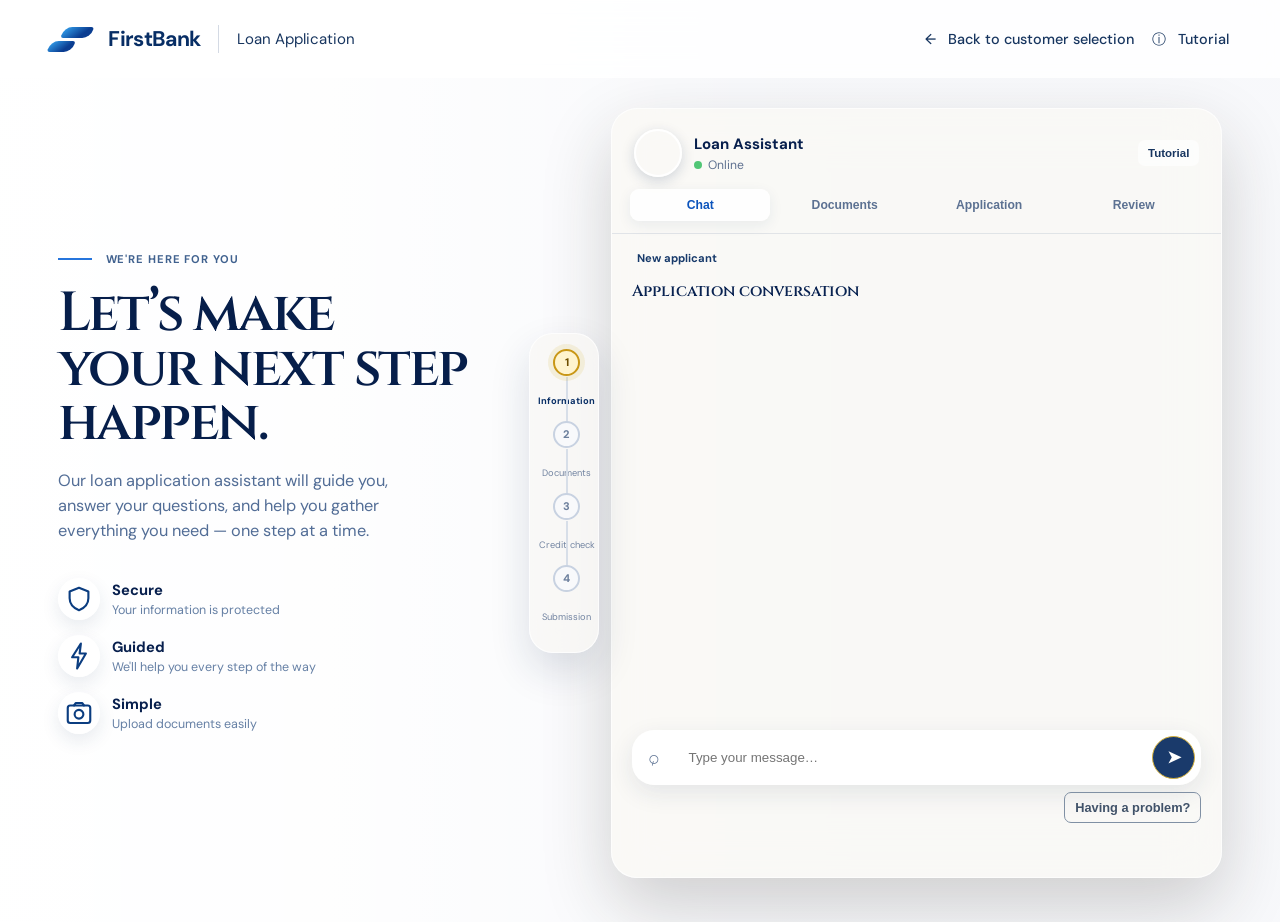
==== commit b3e07895: "Add mobile photo handoff and form preview" ====
--- a/index.html
+++ b/index.html
@@ -115,10 +115,11 @@
     .benefit { display: grid; grid-template-columns: 42px 1fr; align-items: center; gap: 12px; }
     .benefit-icon { display: flex; align-items: center; justify-content: center; width: 42px; height: 42px; border-radius: 50%; color: #0b3d80; background: rgba(255,255,255,.9); box-shadow: 0 7px 18px rgba(27,59,102,.1); }
     .benefit-icon svg { display: block; width: 30px; height: 30px; fill: none; stroke: currentColor; stroke-width: 1.7; stroke-linecap: round; stroke-linejoin: round; }
-    .benefit strong, .benefit span { display: block; }
-    .benefit strong { font-size: .92rem; }
-    .benefit span { margin-top: 2px; color: #6680a5; font-size: .78rem; }
-    .assistant-shell { position: relative; z-index: 3; justify-self: end; width: min(100%,640px); height: min(785px,calc(100vh - 130px)); min-height: 600px; display: flex; flex-direction: column; overflow: hidden; border: 1px solid rgba(255,255,255,.68); border-radius: 26px; background: rgba(250,248,245,.74); box-shadow: 0 28px 70px rgba(41,37,29,.2); backdrop-filter: blur(25px); }
+    .benefit > div strong, .benefit > div span { display: block; }
+    .benefit > div strong { font-size: .92rem; }
+    .benefit > div span { margin-top: 2px; color: #6680a5; font-size: .78rem; }
+    .assistant-workspace-wrap { position: relative; z-index: 3; justify-self: end; width: min(100%,640px); }
+    .assistant-shell { position: relative; width: 100%; height: min(785px,calc(100vh - 130px)); min-height: 600px; display: flex; flex-direction: column; overflow: hidden; border: 1px solid rgba(255,255,255,.68); border-radius: 26px; background: rgba(250,248,245,.74); box-shadow: 0 28px 70px rgba(41,37,29,.2); backdrop-filter: blur(25px); }
     .progress-rail { position: absolute; z-index: 4; top: 50%; left: -82px; width: 70px; transform: translateY(-50%); display: grid; gap: 0; padding: 15px 8px; border: 1px solid rgba(255,255,255,.72); border-radius: 24px; background: rgba(249,248,245,.76); box-shadow: 0 18px 40px rgba(18,42,75,.14); backdrop-filter: blur(18px); }
     .progress-stage { position: relative; display: grid; justify-items: center; gap: 5px; min-height: 72px; color: #7183a0; text-align: center; font-size: .58rem; line-height: 1.15; }
     .progress-stage:not(:last-child)::after { content: ""; position: absolute; top: 28px; bottom: -4px; left: 50%; width: 2px; transform: translateX(-50%); background: #d7dee8; }
@@ -166,6 +167,7 @@
     .document-controls { align-items: center; }
     .camera-input { position: absolute; width: 1px; height: 1px; overflow: hidden; opacity: 0; pointer-events: none; }
     .camera-option { display: none; align-items: center; gap: 6px; }
+    .phone-upload-option { display: inline-flex; }
     .camera-option svg { width: 17px; height: 17px; fill: none; stroke: currentColor; stroke-width: 1.8; stroke-linecap: round; stroke-linejoin: round; }
     .document input { max-width: 100%; }
     .documents-card .row { margin-top: 7px; }
@@ -215,6 +217,18 @@
     .tutorial-actions button { padding: 8px 12px; font-size: .76rem; }
     .tutorial-skip { margin-right: auto; border-color: transparent; color: #5f7190; background: transparent; }
     .tutorial-back { border-color: #b8c8dc; color: #234a7c; background: white; }
+    .document-preview-dialog { width: min(940px,calc(100% - 30px)); height: min(90vh,920px); overflow: hidden; border: 1px solid rgba(255,255,255,.82); border-radius: 24px; background: #f6f8fb; box-shadow: 0 30px 90px rgba(5,28,63,.28); }
+    .document-preview-dialog::backdrop,.qr-dialog::backdrop { background: rgba(11,31,58,.46); backdrop-filter: blur(6px); }
+    .preview-toolbar { display: flex; align-items: center; justify-content: space-between; gap: 12px; padding: 14px 18px; background: white; border-bottom: 1px solid #dce5f0; }
+    .preview-toolbar h2 { margin: 0; color: #082e65; font: 600 1.1rem 'Cinzel',serif; }
+    .preview-actions { display: flex; gap: 8px; }
+    #form-preview-frame { width: 100%; height: calc(100% - 67px); border: 0; background: #eef1f5; }
+    .qr-dialog { width: min(470px,calc(100% - 30px)); overflow: hidden; border: 1px solid rgba(255,255,255,.82); border-radius: 24px; color: #0a2d60; background: #fff; box-shadow: 0 30px 80px rgba(5,28,63,.25); }
+    .qr-content { padding: 26px; text-align: center; }
+    .qr-content h2 { margin: 0 0 8px; font: 600 1.35rem 'Cinzel',serif; }
+    .qr-content p { color: #607593; line-height: 1.45; }
+    #mobile-upload-qr { display: block; width: min(260px,80vw); height: auto; margin: 18px auto; border: 10px solid white; box-shadow: 0 7px 25px rgba(15,54,99,.13); }
+    .qr-status { min-height: 22px; color: #1b578f !important; font-weight: 650; }
 
     @media (max-width: 920px) {
       .site-header { position: absolute; height: 72px; padding: 0 22px; background: transparent; }
@@ -225,6 +239,7 @@
       .hero-copy .eyebrow,.benefits { display: none; }
       .hero-copy h1 { width: 72%; margin: 0 0 15px; font-size: clamp(2.2rem,10vw,3.15rem); }
       .hero-copy > p { width: 67%; margin: 0; font-size: .86rem; }
+      .assistant-workspace-wrap { width: 100%; }
       .assistant-shell { width: 100%; height: auto; min-height: 590px; overflow: visible; border: 0; border-radius: 24px 24px 0 0; background: rgba(249,246,240,.88); box-shadow: 0 -8px 30px rgba(35,42,52,.08); backdrop-filter: blur(18px); }
       .documents-card,.workflow-card { width: 100%; }
       .progress-rail { position: static; width: auto; transform: none; grid-template-columns: repeat(4,1fr); gap: 0; margin: 0 15px 4px; padding: 9px 6px 6px; border-radius: 15px; box-shadow: none; }
@@ -242,6 +257,7 @@
       .composer { position: sticky; bottom: 72px; z-index: 5; }
       .conversation-actions { padding-bottom: 4px; }
       .camera-option { display: inline-flex; }
+      .phone-upload-option { display: none; }
       .mobile-nav { position: fixed; z-index: 25; inset: auto 0 0; height: 70px; display: grid; grid-template-columns: repeat(4,1fr); padding: 7px 12px max(7px,env(safe-area-inset-bottom)); border-top: 1px solid #e2e7ee; background: rgba(255,255,255,.96); backdrop-filter: blur(16px); }
       .mobile-nav .tab-button { display: grid; justify-items: center; gap: 2px; padding: 4px; border-radius: 8px; font-size: .68rem; }
       .nav-icon { font-size: 1.17rem; line-height: 1; }
@@ -286,13 +302,14 @@
       </div>
     </section>
 
-    <section id="assistant-workspace" class="assistant-shell" aria-label="Loan application workspace">
+    <div class="assistant-workspace-wrap">
       <aside class="progress-rail" aria-label="Application progress">
         <div id="stage-information" class="progress-stage current"><span class="stage-dot">1</span><span>Information</span></div>
         <div id="stage-documents" class="progress-stage"><span class="stage-dot">2</span><span>Documents</span></div>
         <div id="stage-credit" class="progress-stage"><span class="stage-dot">3</span><span>Credit check</span></div>
         <div id="stage-submission" class="progress-stage"><span class="stage-dot">4</span><span>Submission</span></div>
       </aside>
+    <section id="assistant-workspace" class="assistant-shell" aria-label="Loan application workspace">
       <div class="assistant-header">
         <div class="assistant-identity"><span class="assistant-avatar" aria-hidden="true"></span><div class="assistant-title"><strong>Loan Assistant</strong><span><i class="online-dot"></i> Online</span></div></div>
         <button class="assistant-menu tutorial-launch" type="button" aria-label="Open page tutorial">Tutorial</button>
@@ -328,6 +345,7 @@
       </section>
       <p id="notice" class="global-notice" aria-live="polite"></p>
     </section>
+    </div>
   </main>
 
   <nav class="mobile-nav" aria-label="Mobile application navigation">
@@ -377,6 +395,28 @@
       <p id="inactivity-message">For this shared demonstration, an application returns to its original state after five minutes without activity.</p>
       <p id="inactivity-countdown" class="inactivity-countdown" hidden></p>
       <div class="inactivity-actions"><button id="inactivity-action-btn" type="button">Continue</button></div>
+    </div>
+  </dialog>
+
+  <dialog id="form-preview-dialog" class="document-preview-dialog" aria-labelledby="form-preview-title">
+    <div class="preview-toolbar">
+      <h2 id="form-preview-title">Salary Deduction / Assignment Form</h2>
+      <div class="preview-actions">
+        <button id="print-form-btn" class="secondary" type="button">Print / Save PDF</button>
+        <button id="download-form-btn" type="button">Download</button>
+        <button id="close-form-preview-btn" class="dialog-close" type="button">Close</button>
+      </div>
+    </div>
+    <iframe id="form-preview-frame" title="Salary deduction form preview"></iframe>
+  </dialog>
+
+  <dialog id="mobile-upload-dialog" class="qr-dialog" aria-labelledby="mobile-upload-title">
+    <div class="qr-content">
+      <h2 id="mobile-upload-title">Upload using your phone</h2>
+      <p>Scan this one-time QR code with your phone. It expires after five minutes.</p>
+      <img id="mobile-upload-qr" alt="QR code for secure mobile document upload">
+      <p id="mobile-upload-status" class="qr-status" aria-live="polite">Waiting for your phone…</p>
+      <button id="close-mobile-upload-btn" class="secondary" type="button">Close</button>
     </div>
   </dialog>
 
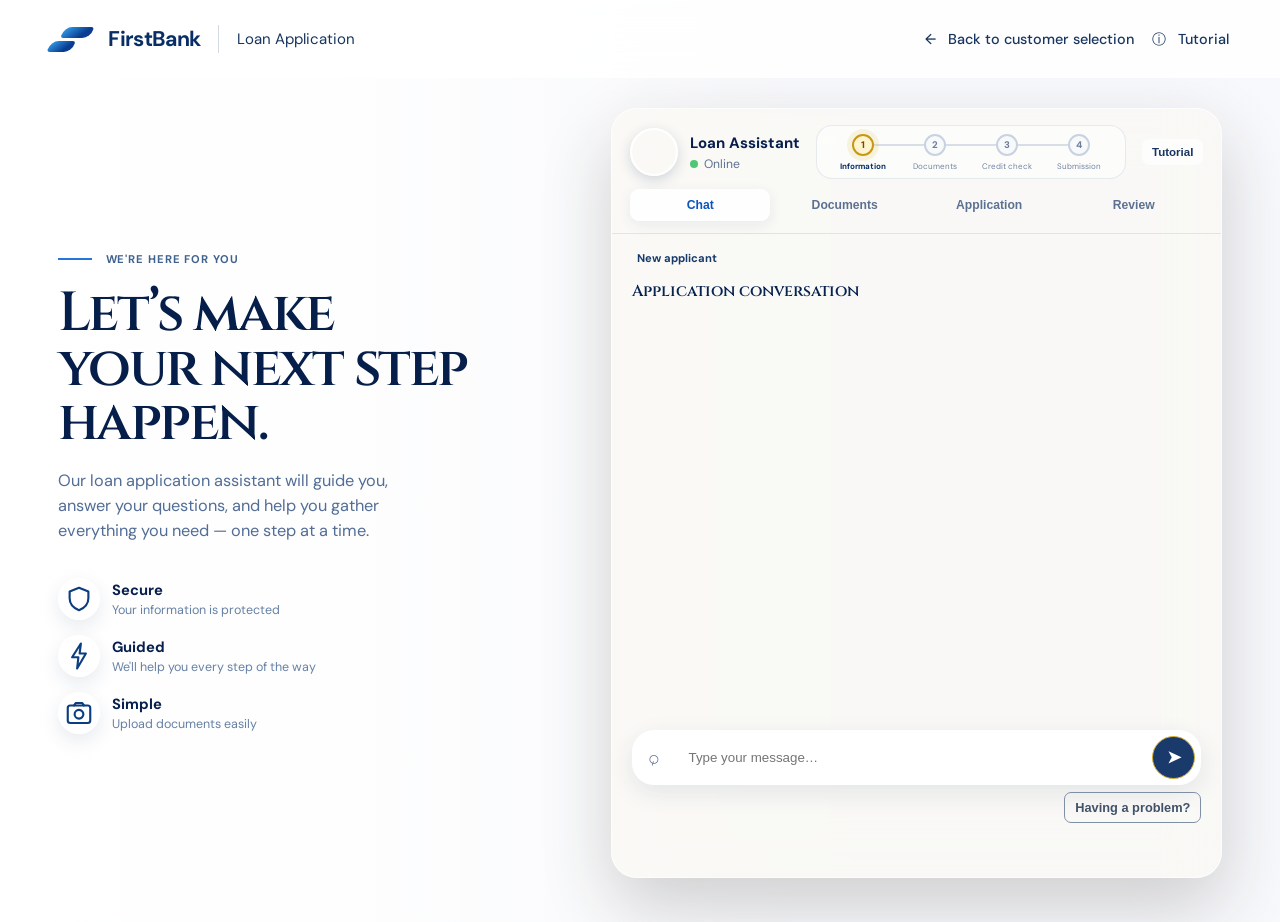
==== commit e2c5d80c: "Add PDF document previews and refine assistant UI" ====
--- a/index.html
+++ b/index.html
@@ -36,6 +36,7 @@
     button.success { background: #167347; }
     button.warning { background: #9a5c00; }
     button:disabled { opacity: .48; cursor: not-allowed; }
+    .button-link { display: inline-flex; align-items: center; padding: 8px 11px; border: 1px solid #d4af37; border-radius: 7px; color: white; background: #1a3a6b; text-decoration: none; font-size: .78rem; font-weight: 650; }
     .document { border-top: 1px solid #e3e8ef; padding: 14px 0; }
     .document:first-child { border-top: 0; }
     .document-head { display: flex; justify-content: space-between; gap: 10px; margin-bottom: 8px; }
@@ -120,16 +121,16 @@
     .benefit > div span { margin-top: 2px; color: #6680a5; font-size: .78rem; }
     .assistant-workspace-wrap { position: relative; z-index: 3; justify-self: end; width: min(100%,640px); }
     .assistant-shell { position: relative; width: 100%; height: min(785px,calc(100vh - 130px)); min-height: 600px; display: flex; flex-direction: column; overflow: hidden; border: 1px solid rgba(255,255,255,.68); border-radius: 26px; background: rgba(250,248,245,.74); box-shadow: 0 28px 70px rgba(41,37,29,.2); backdrop-filter: blur(25px); }
-    .progress-rail { position: absolute; z-index: 4; top: 50%; left: -82px; width: 70px; transform: translateY(-50%); display: grid; gap: 0; padding: 15px 8px; border: 1px solid rgba(255,255,255,.72); border-radius: 24px; background: rgba(249,248,245,.76); box-shadow: 0 18px 40px rgba(18,42,75,.14); backdrop-filter: blur(18px); }
-    .progress-stage { position: relative; display: grid; justify-items: center; gap: 5px; min-height: 72px; color: #7183a0; text-align: center; font-size: .58rem; line-height: 1.15; }
-    .progress-stage:not(:last-child)::after { content: ""; position: absolute; top: 28px; bottom: -4px; left: 50%; width: 2px; transform: translateX(-50%); background: #d7dee8; }
-    .stage-dot { position: relative; z-index: 1; display: grid; place-items: center; width: 27px; height: 27px; border: 2px solid #c8d2e1; border-radius: 50%; background: #f8f9fb; color: #6c7f9c; font-size: .69rem; font-weight: 800; }
+    .progress-rail { flex: 1; display: grid; grid-template-columns: repeat(4,minmax(44px,1fr)); gap: 0; max-width: 310px; margin: 0 4px; padding: 8px 10px 5px; border: 1px solid rgba(24,67,119,.1); border-radius: 16px; background: rgba(255,255,255,.52); }
+    .progress-stage { position: relative; display: grid; justify-items: center; gap: 3px; min-height: 39px; color: #7183a0; text-align: center; font-size: .5rem; line-height: 1.05; }
+    .progress-stage:not(:last-child)::after { content: ""; position: absolute; z-index: 0; top: 10px; right: -50%; left: 50%; height: 2px; background: #d7dee8; }
+    .stage-dot { position: relative; z-index: 1; display: grid; place-items: center; width: 22px; height: 22px; border: 2px solid #c8d2e1; border-radius: 50%; background: #f8f9fb; color: #6c7f9c; font-size: .6rem; font-weight: 800; }
     .progress-stage.complete { color: #174e91; }
     .progress-stage.complete .stage-dot { border-color: #2874d4; color: white; background: #2874d4; }
     .progress-stage.complete:not(:last-child)::after { background: #2874d4; }
     .progress-stage.current { color: #082e65; font-weight: 700; }
     .progress-stage.current .stage-dot { border-color: #c99716; color: #6e4e00; background: #fff4ce; box-shadow: 0 0 0 5px rgba(212,175,55,.14); }
-    .assistant-header { display: flex; align-items: center; justify-content: space-between; gap: 14px; padding: 20px 22px 12px; }
+    .assistant-header { display: flex; align-items: center; justify-content: space-between; gap: 12px; padding: 16px 18px 10px; }
     .assistant-identity { display: flex; align-items: center; gap: 12px; }
     .assistant-avatar, .message.agent::before { background-image: url('/application/assets/loan-assistant-hero.png'); background-size: 320% auto; background-position: 38% 22%; background-repeat: no-repeat; }
     .assistant-avatar { width: 48px; height: 48px; flex: 0 0 auto; border: 2px solid white; border-radius: 50%; box-shadow: 0 4px 13px rgba(15,43,78,.18); }
@@ -174,6 +175,8 @@
     .documents-card button,.workflow-card button { padding: 8px 10px; font-size: .75rem; }
     .document-head { margin-bottom: 5px; font-size: .82rem; }
     .document-feedback { margin-top: 5px; font-size: .72rem; }
+    .document-preview-button { padding: 0 !important; border: 0; color: #0c55b8; background: transparent; text-align: left; text-decoration: underline; text-underline-offset: 2px; font-size: .72rem !important; }
+    .document-preview-button:hover:not(:disabled) { color: #073b83; background: transparent; transform: none; }
     .workflow-grid { display: grid; grid-template-columns: 1fr; gap: 7px; }
     .workflow-grid .panel { margin: 0; padding: 10px 12px; border: 1px solid rgba(19,57,102,.09); border-radius: 12px; background: rgba(255,255,255,.8); }
     .workflow-grid h3 { margin: 0 0 3px; font-size: .92rem; }
@@ -222,7 +225,7 @@
     .preview-toolbar { display: flex; align-items: center; justify-content: space-between; gap: 12px; padding: 14px 18px; background: white; border-bottom: 1px solid #dce5f0; }
     .preview-toolbar h2 { margin: 0; color: #082e65; font: 600 1.1rem 'Cinzel',serif; }
     .preview-actions { display: flex; gap: 8px; }
-    #form-preview-frame { width: 100%; height: calc(100% - 67px); border: 0; background: #eef1f5; }
+    #form-preview-frame,#document-preview-frame { width: 100%; height: calc(100% - 67px); border: 0; background: #eef1f5; }
     .qr-dialog { width: min(470px,calc(100% - 30px)); overflow: hidden; border: 1px solid rgba(255,255,255,.82); border-radius: 24px; color: #0a2d60; background: #fff; box-shadow: 0 30px 80px rgba(5,28,63,.25); }
     .qr-content { padding: 26px; text-align: center; }
     .qr-content h2 { margin: 0 0 8px; font: 600 1.35rem 'Cinzel',serif; }
@@ -242,9 +245,10 @@
       .assistant-workspace-wrap { width: 100%; }
       .assistant-shell { width: 100%; height: auto; min-height: 590px; overflow: visible; border: 0; border-radius: 24px 24px 0 0; background: rgba(249,246,240,.88); box-shadow: 0 -8px 30px rgba(35,42,52,.08); backdrop-filter: blur(18px); }
       .documents-card,.workflow-card { width: 100%; }
-      .progress-rail { position: static; width: auto; transform: none; grid-template-columns: repeat(4,1fr); gap: 0; margin: 0 15px 4px; padding: 9px 6px 6px; border-radius: 15px; box-shadow: none; }
+      .assistant-header { flex-wrap: wrap; }
+      .progress-rail { order: 3; flex-basis: 100%; max-width: none; margin: 3px 0 0; padding: 7px 6px 5px; border-radius: 14px; box-shadow: none; }
       .progress-stage { min-height: 48px; font-size: .55rem; }
-      .progress-stage:not(:last-child)::after { top: 12px; right: -50%; bottom: auto; left: 50%; width: 100%; height: 2px; transform: none; }
+      .progress-stage:not(:last-child)::after { top: 12px; right: -50%; bottom: auto; left: 50%; width: auto; height: 2px; transform: none; }
       .stage-dot { width: 24px; height: 24px; }
       .assistant-header { padding: 17px 18px 8px; }
       .workspace-tabs { display: none; }
@@ -303,15 +307,15 @@
     </section>
 
     <div class="assistant-workspace-wrap">
-      <aside class="progress-rail" aria-label="Application progress">
-        <div id="stage-information" class="progress-stage current"><span class="stage-dot">1</span><span>Information</span></div>
-        <div id="stage-documents" class="progress-stage"><span class="stage-dot">2</span><span>Documents</span></div>
-        <div id="stage-credit" class="progress-stage"><span class="stage-dot">3</span><span>Credit check</span></div>
-        <div id="stage-submission" class="progress-stage"><span class="stage-dot">4</span><span>Submission</span></div>
-      </aside>
     <section id="assistant-workspace" class="assistant-shell" aria-label="Loan application workspace">
       <div class="assistant-header">
         <div class="assistant-identity"><span class="assistant-avatar" aria-hidden="true"></span><div class="assistant-title"><strong>Loan Assistant</strong><span><i class="online-dot"></i> Online</span></div></div>
+        <aside class="progress-rail" aria-label="Application progress">
+          <div id="stage-information" class="progress-stage current"><span class="stage-dot">1</span><span>Information</span></div>
+          <div id="stage-documents" class="progress-stage"><span class="stage-dot">2</span><span>Documents</span></div>
+          <div id="stage-credit" class="progress-stage"><span class="stage-dot">3</span><span>Credit check</span></div>
+          <div id="stage-submission" class="progress-stage"><span class="stage-dot">4</span><span>Submission</span></div>
+        </aside>
         <button class="assistant-menu tutorial-launch" type="button" aria-label="Open page tutorial">Tutorial</button>
       </div>
       <nav class="workspace-tabs" aria-label="Application sections">
@@ -410,6 +414,17 @@
     <iframe id="form-preview-frame" title="Salary deduction form preview"></iframe>
   </dialog>
 
+  <dialog id="document-preview-dialog" class="document-preview-dialog" aria-labelledby="document-preview-title">
+    <div class="preview-toolbar">
+      <h2 id="document-preview-title">Document preview</h2>
+      <div class="preview-actions">
+        <a id="open-document-btn" class="button-link" href="#" target="_blank" rel="noopener">Open PDF</a>
+        <button id="close-document-preview-btn" class="dialog-close" type="button">Close</button>
+      </div>
+    </div>
+    <iframe id="document-preview-frame" title="Uploaded PDF preview"></iframe>
+  </dialog>
+
   <dialog id="mobile-upload-dialog" class="qr-dialog" aria-labelledby="mobile-upload-title">
     <div class="qr-content">
       <h2 id="mobile-upload-title">Upload using your phone</h2>
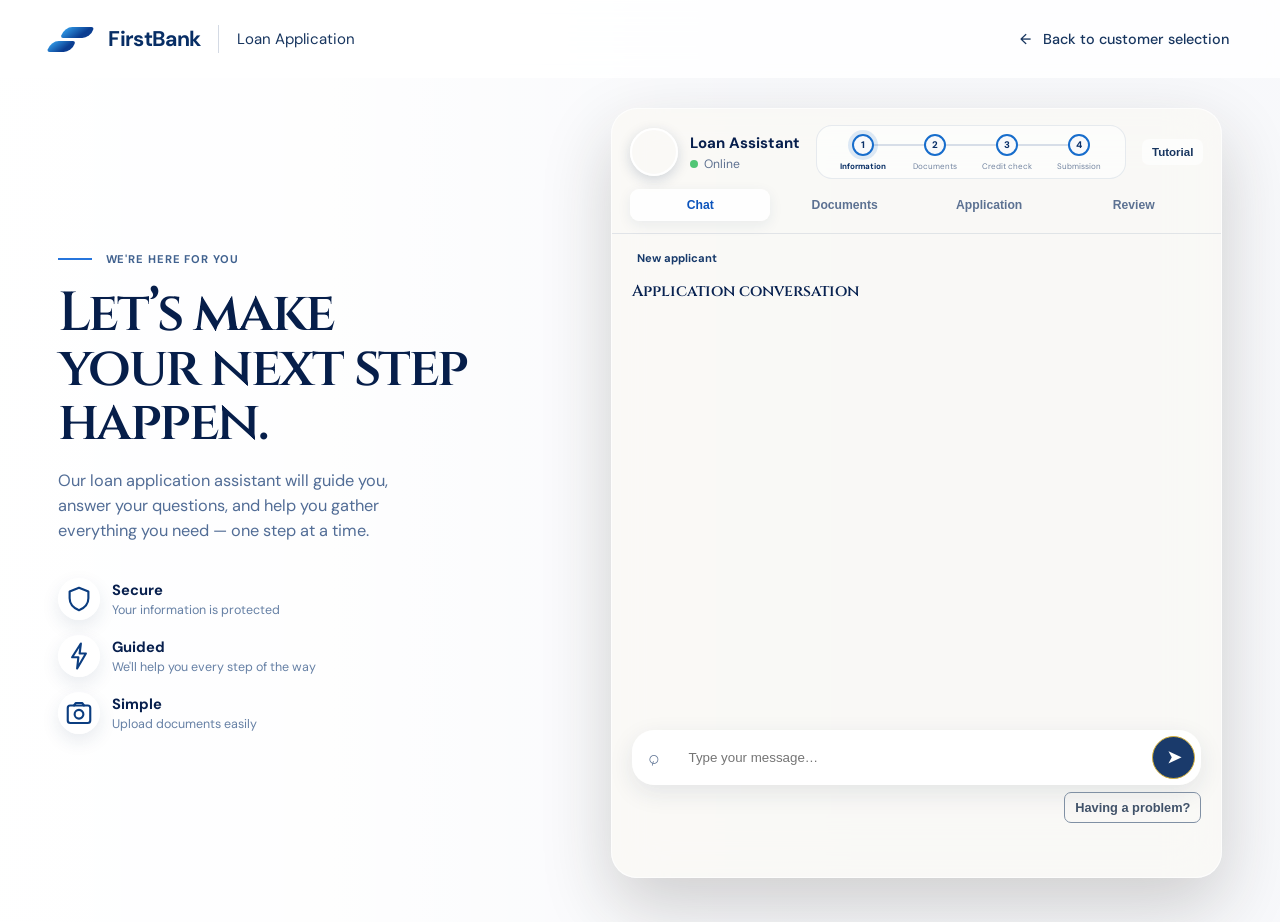
==== commit fd75ac9a: "Polish progress indicators and document preview" ====
--- a/index.html
+++ b/index.html
@@ -122,14 +122,16 @@
     .assistant-workspace-wrap { position: relative; z-index: 3; justify-self: end; width: min(100%,640px); }
     .assistant-shell { position: relative; width: 100%; height: min(785px,calc(100vh - 130px)); min-height: 600px; display: flex; flex-direction: column; overflow: hidden; border: 1px solid rgba(255,255,255,.68); border-radius: 26px; background: rgba(250,248,245,.74); box-shadow: 0 28px 70px rgba(41,37,29,.2); backdrop-filter: blur(25px); }
     .progress-rail { flex: 1; display: grid; grid-template-columns: repeat(4,minmax(44px,1fr)); gap: 0; max-width: 310px; margin: 0 4px; padding: 8px 10px 5px; border: 1px solid rgba(24,67,119,.1); border-radius: 16px; background: rgba(255,255,255,.52); }
-    .progress-stage { position: relative; display: grid; justify-items: center; gap: 3px; min-height: 39px; color: #7183a0; text-align: center; font-size: .5rem; line-height: 1.05; }
+    .progress-stage { --stage-progress: 0%; position: relative; display: grid; justify-items: center; gap: 3px; min-height: 39px; color: #7183a0; text-align: center; font-size: .5rem; line-height: 1.05; outline: none; }
     .progress-stage:not(:last-child)::after { content: ""; position: absolute; z-index: 0; top: 10px; right: -50%; left: 50%; height: 2px; background: #d7dee8; }
-    .stage-dot { position: relative; z-index: 1; display: grid; place-items: center; width: 22px; height: 22px; border: 2px solid #c8d2e1; border-radius: 50%; background: #f8f9fb; color: #6c7f9c; font-size: .6rem; font-weight: 800; }
+    .stage-dot { position: relative; z-index: 1; display: grid; place-items: center; width: 22px; height: 22px; border: 2px solid #176dcc; border-radius: 50%; background: linear-gradient(to top,#176dcc var(--stage-progress),#f8f9fb var(--stage-progress)); color: #092f68; font-size: .6rem; font-weight: 800; transition: background .3s ease,border-color .3s ease; }
     .progress-stage.complete { color: #174e91; }
-    .progress-stage.complete .stage-dot { border-color: #2874d4; color: white; background: #2874d4; }
-    .progress-stage.complete:not(:last-child)::after { background: #2874d4; }
+    .progress-stage.complete .stage-dot { border-color: #176dcc; color: white; background: #176dcc; }
+    .progress-stage.complete:not(:last-child)::after { background: #176dcc; }
     .progress-stage.current { color: #082e65; font-weight: 700; }
-    .progress-stage.current .stage-dot { border-color: #c99716; color: #6e4e00; background: #fff4ce; box-shadow: 0 0 0 5px rgba(212,175,55,.14); }
+    .progress-stage.current .stage-dot { box-shadow: 0 0 0 4px rgba(23,109,204,.14); }
+    .progress-stage::before { content: attr(data-tooltip); position: absolute; z-index: 30; top: calc(100% + 9px); left: 50%; width: max-content; max-width: 210px; padding: 7px 9px; border-radius: 8px; color: white; background: #081f46; font-size: .68rem; font-weight: 600; line-height: 1.3; text-align: center; box-shadow: 0 8px 22px rgba(7,28,58,.24); opacity: 0; pointer-events: none; transform: translate(-50%,-4px); transition: opacity .15s,transform .15s; }
+    .progress-stage:hover::before,.progress-stage:focus-visible::before { opacity: 1; transform: translate(-50%,0); }
     .assistant-header { display: flex; align-items: center; justify-content: space-between; gap: 12px; padding: 16px 18px 10px; }
     .assistant-identity { display: flex; align-items: center; gap: 12px; }
     .assistant-avatar, .message.agent::before { background-image: url('/application/assets/loan-assistant-hero.png'); background-size: 320% auto; background-position: 38% 22%; background-repeat: no-repeat; }
@@ -225,6 +227,8 @@
     .preview-toolbar { display: flex; align-items: center; justify-content: space-between; gap: 12px; padding: 14px 18px; background: white; border-bottom: 1px solid #dce5f0; }
     .preview-toolbar h2 { margin: 0; color: #082e65; font: 600 1.1rem 'Cinzel',serif; }
     .preview-actions { display: flex; gap: 8px; }
+    .preview-toolbar .dialog-close { border-color: #aac0dc; color: #123f79; background: #eef5ff; }
+    .preview-toolbar .dialog-close:hover:not(:disabled) { color: white; background: #176dcc; }
     #form-preview-frame,#document-preview-frame { width: 100%; height: calc(100% - 67px); border: 0; background: #eef1f5; }
     .qr-dialog { width: min(470px,calc(100% - 30px)); overflow: hidden; border: 1px solid rgba(255,255,255,.82); border-radius: 24px; color: #0a2d60; background: #fff; box-shadow: 0 30px 80px rgba(5,28,63,.25); }
     .qr-content { padding: 26px; text-align: center; }
@@ -289,7 +293,6 @@
     </div>
     <nav class="header-links" aria-label="Utility navigation">
       <a class="header-link" href="/" aria-label="Back to customer selection">← &nbsp; Back to customer selection</a>
-      <button class="header-link tutorial-launch" type="button">ⓘ &nbsp; Tutorial</button>
     </nav>
     <a class="mobile-back" href="/" aria-label="Back to customer selection">← <span>Customers</span></a>
   </header>
